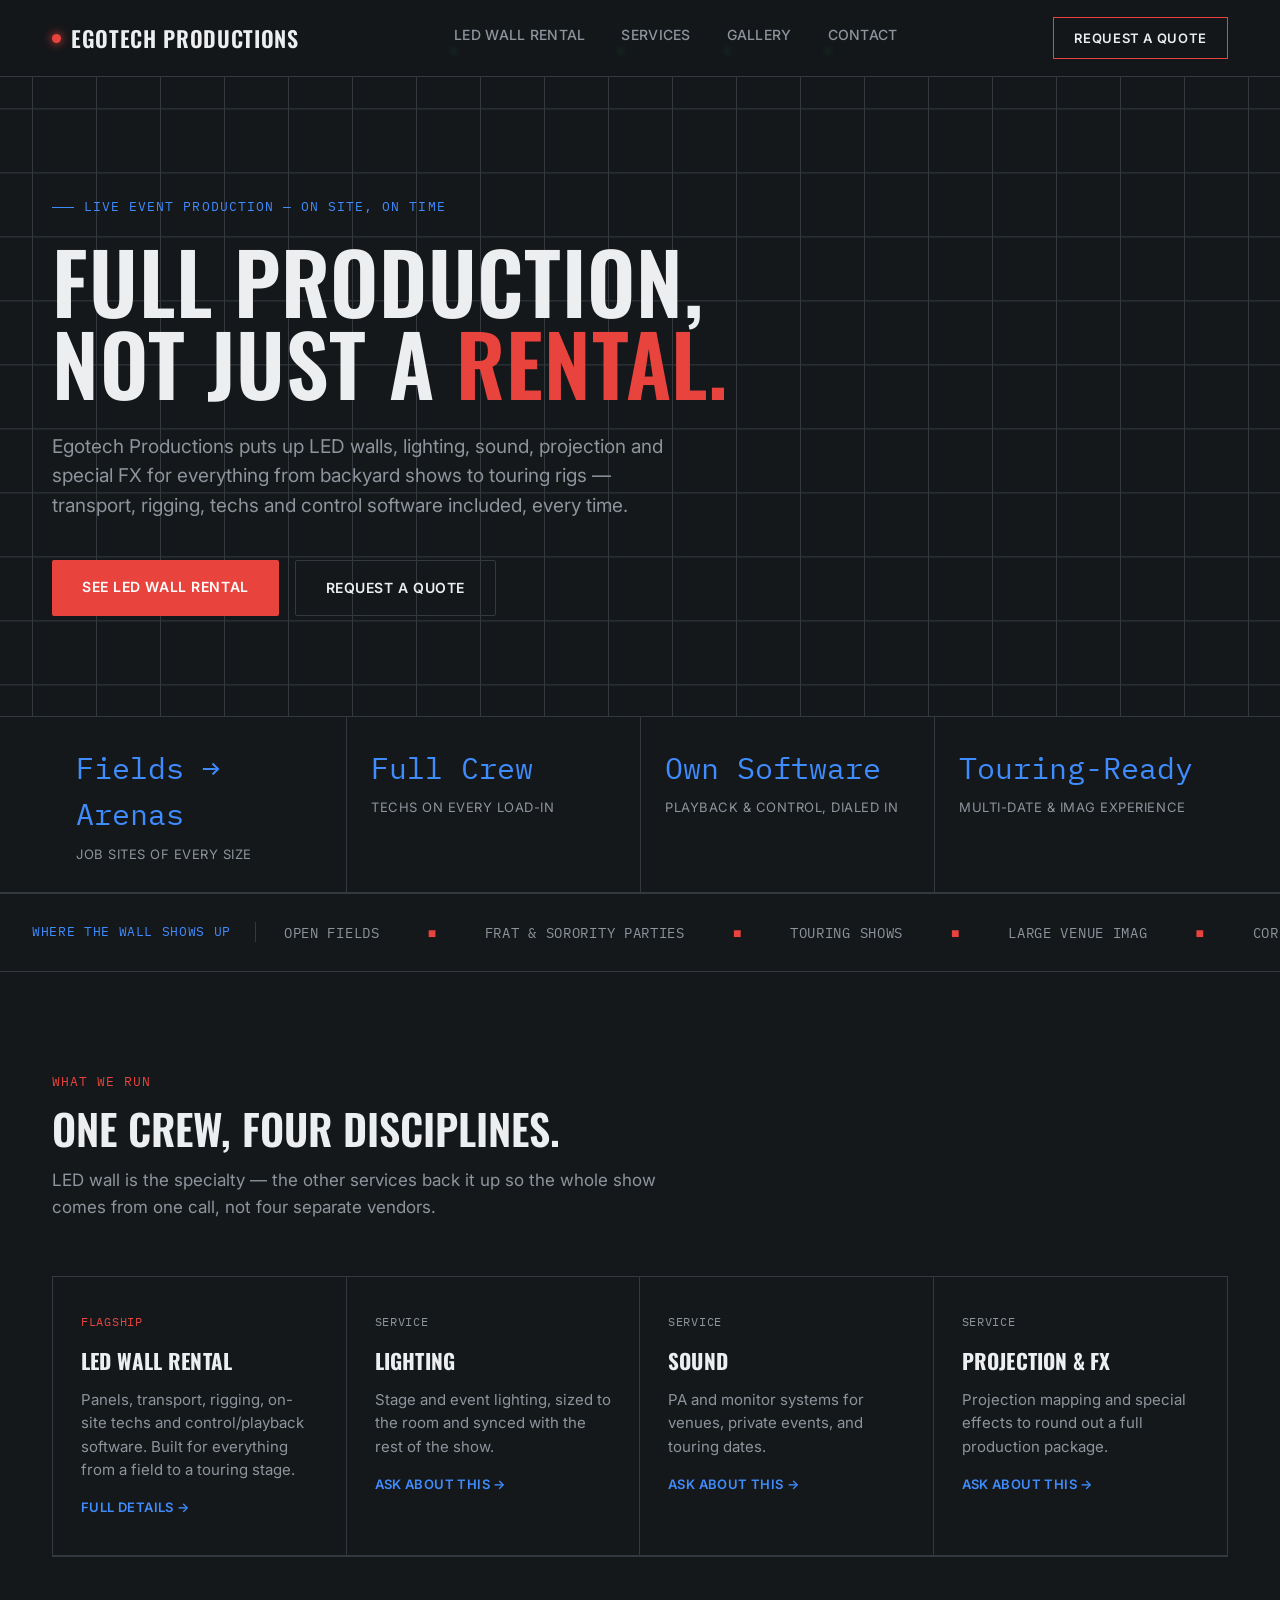
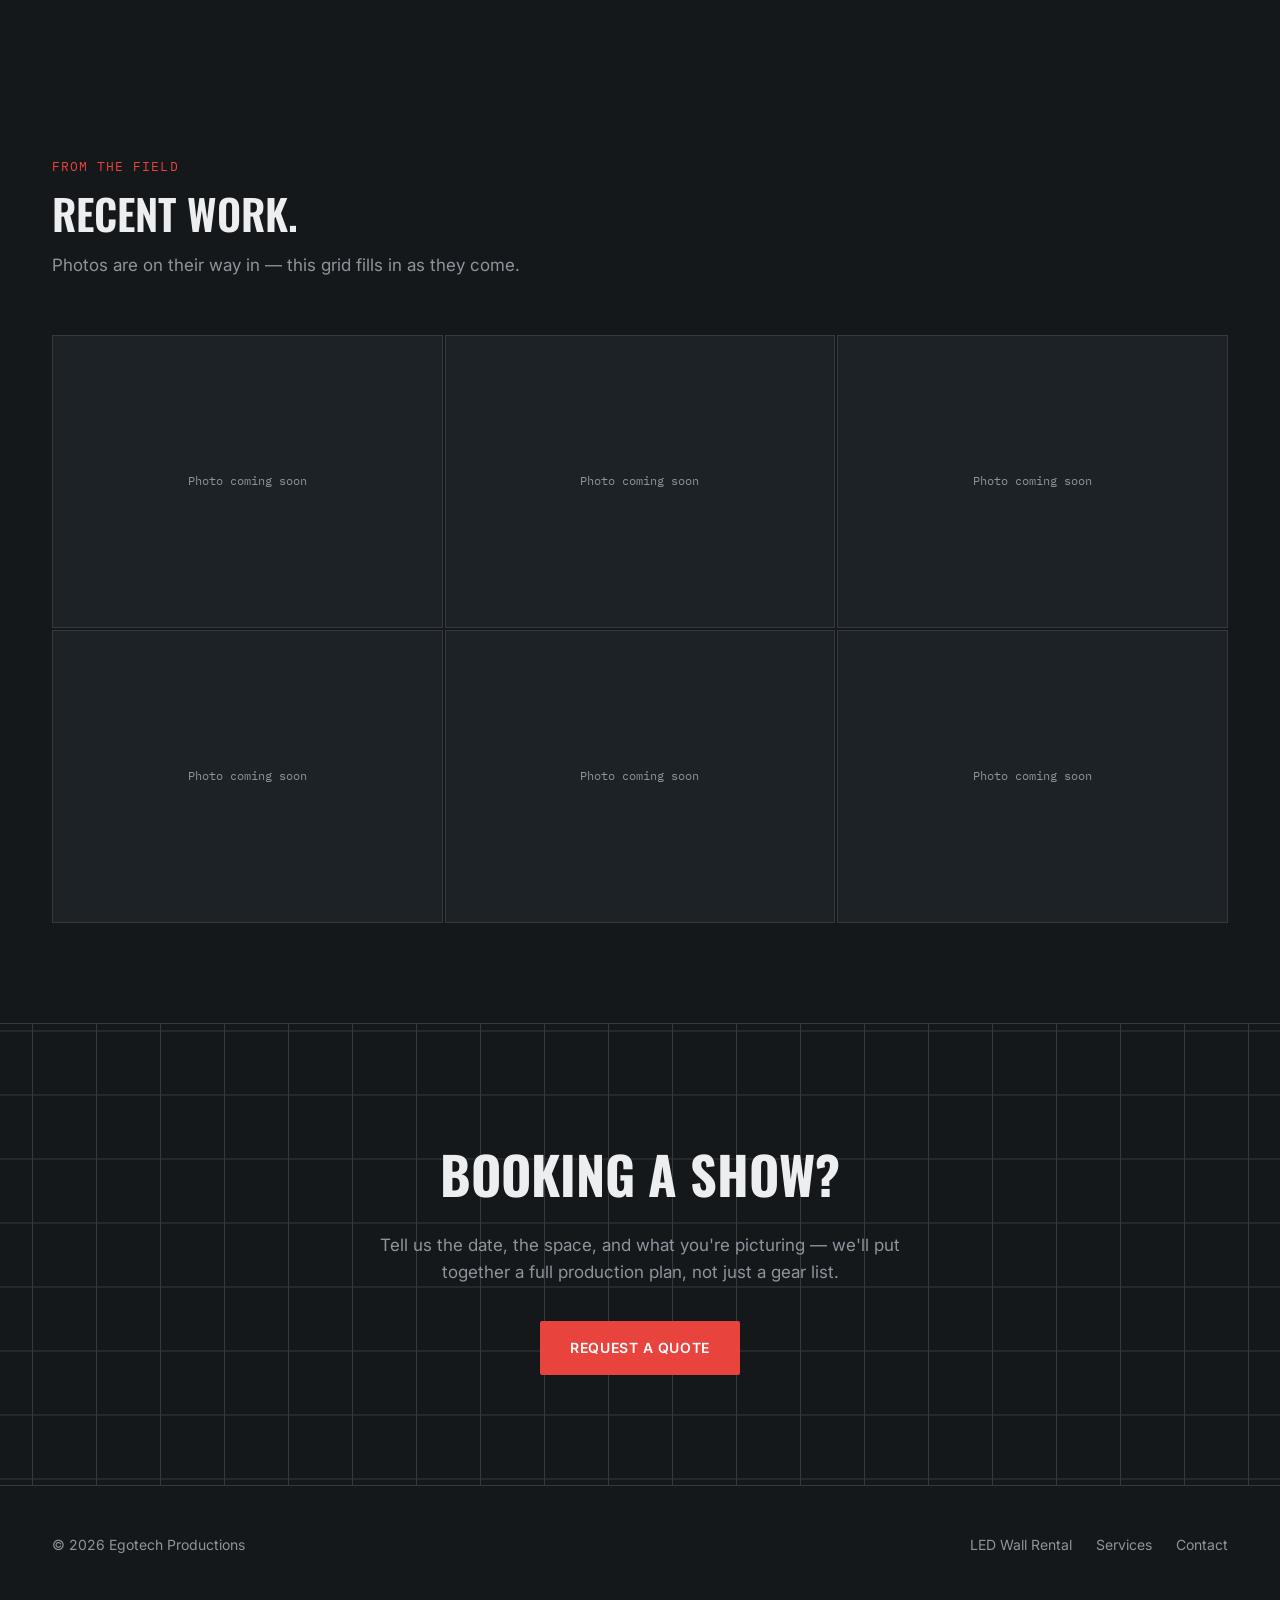
==== index.html @ 03fcb677 "Add permanent installations to the venue tape Appended to both repeated sets so the marquee loop sta" ====
<!DOCTYPE html>
<html lang="en">
<head>
<meta charset="UTF-8">
<meta name="viewport" content="width=device-width, initial-scale=1.0">
<title>Egotech Productions — LED Wall, Lighting, Sound & FX Rental</title>
<meta name="description" content="Full-service LED wall rental with transport, rigging, on-site techs and control software — plus lighting, sound, projection and special FX. From private events to touring shows.">
<link rel="preconnect" href="https://fonts.googleapis.com">
<link rel="preconnect" href="https://fonts.gstatic.com" crossorigin>
<link href="https://fonts.googleapis.com/css2?family=Oswald:wght@500;600;700&family=Inter:wght@400;500;600&family=IBM+Plex+Mono:wght@400;500&display=swap" rel="stylesheet">
<link rel="stylesheet" href="css/style.css">
</head>
<body>

<header>
  <div class="laser-sweep"></div>
  <nav class="wrap nav">
    <a href="index.html" class="brand"><span class="dot"></span>Egotech Productions</a>
    <div class="nav-links">
      <a href="led-wall-rental.html">LED Wall Rental</a>
      <a href="index.html#services">Services</a>
      <a href="index.html#gallery">Gallery</a>
      <a href="index.html#contact">Contact</a>
    </div>
    <a href="index.html#contact" class="nav-cta">Request a Quote</a>
  </nav>
</header>

<section class="hero panel-grid">
  <div class="wrap">
    <div class="hero-eyebrow">Live event production &mdash; on site, on time</div>
    <h1>Full production,<br>not just a <span class="accent">rental.</span></h1>
    <p class="lede">Egotech Productions puts up LED walls, lighting, sound, projection and special FX for everything from backyard shows to touring rigs &mdash; transport, rigging, techs and control software included, every time.</p>
    <div class="hero-actions">
      <a href="led-wall-rental.html" class="btn btn-primary">See LED Wall Rental</a>
      <a href="#contact" class="btn btn-ghost">Request a Quote</a>
    </div>
  </div>
</section>

<div class="stat-strip">
  <div class="wrap">
    <div class="stat">
      <div class="num mono">Fields &rarr; Arenas</div>
      <div class="label">Job sites of every size</div>
    </div>
    <div class="stat">
      <div class="num mono">Full Crew</div>
      <div class="label">Techs on every load-in</div>
    </div>
    <div class="stat">
      <div class="num mono">Own Software</div>
      <div class="label">Playback &amp; control, dialed in</div>
    </div>
    <div class="stat">
      <div class="num mono">Touring-Ready</div>
      <div class="label">Multi-date &amp; IMAG experience</div>
    </div>
  </div>
</div>

<div class="venue-tape">
  <div class="venue-tape-label">Where the wall shows up</div>
  <div class="venue-tape-scroll">
  <div class="track">
    <span>OPEN FIELDS</span><span class="sep">&#9632;</span>
    <span>FRAT &amp; SORORITY PARTIES</span><span class="sep">&#9632;</span>
    <span>TOURING SHOWS</span><span class="sep">&#9632;</span>
    <span>LARGE VENUE IMAG</span><span class="sep">&#9632;</span>
    <span>CORPORATE EVENTS</span><span class="sep">&#9632;</span>
    <span>CONCERTS</span><span class="sep">&#9632;</span>
    <span>HOUSES OF WORSHIP</span><span class="sep">&#9632;</span>
    <span>WEDDINGS</span><span class="sep">&#9632;</span>
    <span>STREET FESTIVALS</span><span class="sep">&#9632;</span>
    <span>TRADE SHOW BOOTHS</span><span class="sep">&#9632;</span>
    <span>BRAND ACTIVATIONS</span><span class="sep">&#9632;</span>
    <span>DJ / DANCE EVENTS</span><span class="sep">&#9632;</span>
    <span>CUSTOM STAGE FRAMING</span><span class="sep">&#9632;</span>
    <span>PERMANENT INSTALLATIONS</span><span class="sep">&#9632;</span>
    <span>OPEN FIELDS</span><span class="sep">&#9632;</span>
    <span>FRAT &amp; SORORITY PARTIES</span><span class="sep">&#9632;</span>
    <span>TOURING SHOWS</span><span class="sep">&#9632;</span>
    <span>LARGE VENUE IMAG</span><span class="sep">&#9632;</span>
    <span>CORPORATE EVENTS</span><span class="sep">&#9632;</span>
    <span>CONCERTS</span><span class="sep">&#9632;</span>
    <span>HOUSES OF WORSHIP</span><span class="sep">&#9632;</span>
    <span>WEDDINGS</span><span class="sep">&#9632;</span>
    <span>STREET FESTIVALS</span><span class="sep">&#9632;</span>
    <span>TRADE SHOW BOOTHS</span><span class="sep">&#9632;</span>
    <span>BRAND ACTIVATIONS</span><span class="sep">&#9632;</span>
    <span>DJ / DANCE EVENTS</span><span class="sep">&#9632;</span>
    <span>CUSTOM STAGE FRAMING</span><span class="sep">&#9632;</span>
    <span>PERMANENT INSTALLATIONS</span><span class="sep">&#9632;</span>
  </div>
  </div>
</div>

<section id="services">
  <div class="wrap">
    <div class="section-head">
      <div class="section-eyebrow">What we run</div>
      <h2>One crew, four disciplines.</h2>
      <p>LED wall is the specialty &mdash; the other services back it up so the whole show comes from one call, not four separate vendors.</p>
    </div>

    <div class="panels">
      <div class="panel flagship">
        <div class="tag">Flagship</div>
        <h3>LED Wall Rental</h3>
        <p>Panels, transport, rigging, on-site techs and control/playback software. Built for everything from a field to a touring stage.</p>
        <a href="led-wall-rental.html" class="more">Full details &rarr;</a>
      </div>
      <div class="panel">
        <div class="tag">Service</div>
        <h3>Lighting</h3>
        <p>Stage and event lighting, sized to the room and synced with the rest of the show.</p>
        <a href="#contact" class="more">Ask about this &rarr;</a>
      </div>
      <div class="panel">
        <div class="tag">Service</div>
        <h3>Sound</h3>
        <p>PA and monitor systems for venues, private events, and touring dates.</p>
        <a href="#contact" class="more">Ask about this &rarr;</a>
      </div>
      <div class="panel">
        <div class="tag">Service</div>
        <h3>Projection &amp; FX</h3>
        <p>Projection mapping and special effects to round out a full production package.</p>
        <a href="#contact" class="more">Ask about this &rarr;</a>
      </div>
    </div>
  </div>
</section>

<section id="gallery">
  <div class="wrap">
    <div class="section-head">
      <div class="section-eyebrow">From the field</div>
      <h2>Recent work.</h2>
      <p>Photos are on their way in &mdash; this grid fills in as they come.</p>
    </div>
    <div class="gallery-grid">
      <div class="ph">Photo coming soon</div>
      <div class="ph">Photo coming soon</div>
      <div class="ph">Photo coming soon</div>
      <div class="ph">Photo coming soon</div>
      <div class="ph">Photo coming soon</div>
      <div class="ph">Photo coming soon</div>
    </div>
  </div>
</section>

<section id="contact" class="cta-band panel-grid">
  <div class="wrap">
    <h2>Booking a show?</h2>
    <p>Tell us the date, the space, and what you're picturing &mdash; we'll put together a full production plan, not just a gear list.</p>
    <a href="mailto:info@egotechproductions.com" class="btn btn-primary">Request a Quote</a>
  </div>
</section>

<footer>
  <div class="wrap footer-row">
    <div>&copy; 2026 Egotech Productions</div>
    <div class="footer-links">
      <a href="led-wall-rental.html">LED Wall Rental</a>
      <a href="#services">Services</a>
      <a href="#contact">Contact</a>
    </div>
  </div>
</footer>

</body>
</html>
---- css/style.css ----
/* ============================================
   EGOTECH PRODUCTIONS — Design Tokens
   Grounded in the actual product: LED walls are
   built from individual physical panels bolted
   together into one image. The panel seam is the
   visual signature throughout this site.
   ============================================ */

:root {
  /* Color */
  --bg: #15181b;
  --bg-panel: #1d2226;
  --bg-panel-raised: #242a2f;
  --line: #33393f;
  --text: #eceeef;
  --text-mute: #8d949c;
  --signal: #e8433d;      /* tally-light red — rec/live indicator */
  --calib: #3f8cff;       /* calibration blue — LED wall test-pattern blue */
  --laser: #39ff6a;       /* laser green — nod to the laser rig / "Laser Bob" */
  --success: #3ecf8e;

  /* Type */
  --font-display: "Oswald", "Arial Narrow", sans-serif;
  --font-body: "Inter", -apple-system, BlinkMacSystemFont, sans-serif;
  --font-mono: "IBM Plex Mono", "Courier New", monospace;

  /* Layout */
  --panel-unit: 64px; /* base module size, echoes physical LED panel proportions */
  --radius: 2px;       /* road cases and panels have near-zero radius */
  --max-w: 1240px;
}

* { box-sizing: border-box; margin: 0; padding: 0; }

html { scroll-behavior: smooth; }

body {
  background: var(--bg);
  color: var(--text);
  font-family: var(--font-body);
  line-height: 1.55;
  -webkit-font-smoothing: antialiased;
}

img { max-width: 100%; display: block; }
a { color: inherit; text-decoration: none; }

.wrap {
  max-width: var(--max-w);
  margin: 0 auto;
  padding: 0 32px;
}

@media (max-width: 640px) {
  .wrap { padding: 0 20px; }
}

/* Respect reduced motion */
@media (prefers-reduced-motion: reduce) {
  *, *::before, *::after {
    animation-duration: 0.01ms !important;
    animation-iteration-count: 1 !important;
    transition-duration: 0.01ms !important;
    scroll-behavior: auto !important;
  }
}

/* ---------- Panel-seam grid signature ----------
   A literal representation of an LED wall's modular
   construction: thin seams between square panels.
   Used as a background texture and as a structural
   device (numbered "panels" instead of numbered steps). */

.panel-grid {
  background-image:
    linear-gradient(var(--line) 1px, transparent 1px),
    linear-gradient(90deg, var(--line) 1px, transparent 1px);
  background-size: var(--panel-unit) var(--panel-unit);
  background-position: center;
}

/* ---------- Header ---------- */

header {
  position: sticky;
  top: 0;
  z-index: 50;
  background: rgba(21, 24, 27, 0.92);
  backdrop-filter: blur(8px);
  border-bottom: 1px solid var(--line);
  overflow: hidden;   /* contains the laser sweep as it exits right */
}

.nav {
  display: flex;
  align-items: center;
  justify-content: space-between;
  height: 76px;
}

.brand {
  font-family: var(--font-display);
  font-weight: 600;
  font-size: 22px;
  letter-spacing: 0.03em;
  text-transform: uppercase;
  display: flex;
  align-items: center;
  gap: 10px;
}

.brand .dot {
  width: 9px;
  height: 9px;
  background: var(--signal);
  border-radius: 50%;
  display: inline-block;
  box-shadow: 0 0 8px 1px rgba(232, 67, 61, 0.7);
}

.nav-links {
  display: flex;
  gap: 36px;
  font-size: 14px;
  letter-spacing: 0.02em;
  text-transform: uppercase;
  font-weight: 500;
}

.nav-links a {
  position: relative;
  color: var(--text-mute);
  padding-bottom: 6px;
  transition: color 0.15s ease;
}
.nav-links a::after {
  content: "";
  position: absolute;
  left: 0;
  bottom: 0;
  width: 0;
  height: 1.5px;
  background: var(--laser);
  box-shadow: 0 0 6px 0.5px rgba(57, 255, 106, 0.85);
  transition: width 0.22s ease-out;
}
.nav-links a:hover, .nav-links a:focus-visible { color: var(--text); }
.nav-links a:hover::after, .nav-links a:focus-visible::after { width: 100%; }

/* ---------- Laser sweep — a single pass across the header on load ---------- */

.laser-sweep {
  position: absolute;
  top: 0;
  left: -15%;
  width: 12%;
  height: 1px;
  pointer-events: none;
  background: linear-gradient(90deg, transparent, var(--laser) 45%, var(--laser) 55%, transparent);
  box-shadow: 0 0 8px 1px rgba(57, 255, 106, 0.9);
  opacity: 0;
  animation: laser-sweep-run 2.4s ease-in-out 0.4s 1 both;
}

@keyframes laser-sweep-run {
  0%   { left: -15%; opacity: 0; }
  6%   { opacity: 1; }
  55%  { opacity: 0.9; }
  90%  { opacity: 0; }
  100% { left: 105%; opacity: 0; }
}

.nav-cta {
  border: 1px solid var(--signal);
  color: var(--text);
  padding: 10px 20px;
  font-size: 13px;
  text-transform: uppercase;
  letter-spacing: 0.05em;
  font-weight: 600;
  transition: background 0.15s ease;
}
.nav-cta:hover, .nav-cta:focus-visible { background: var(--signal); }

.nav-toggle { display: none; }

@media (max-width: 800px) {
  .nav-links { display: none; }
  .nav-toggle {
    display: block;
    background: none;
    border: 1px solid var(--line);
    color: var(--text);
    padding: 8px 12px;
    font-family: var(--font-mono);
  }
}

/* ---------- Hero ---------- */

.hero {
  position: relative;
  padding: 120px 0 100px;
  overflow: hidden;
}

.hero-eyebrow {
  font-family: var(--font-mono);
  font-size: 13px;
  color: var(--calib);
  letter-spacing: 0.08em;
  text-transform: uppercase;
  margin-bottom: 22px;
  display: flex;
  align-items: center;
  gap: 10px;
}

.hero-eyebrow::before {
  content: "";
  width: 22px;
  height: 1px;
  background: var(--calib);
}

.hero h1 {
  font-family: var(--font-display);
  font-weight: 600;
  text-transform: uppercase;
  font-size: clamp(42px, 7vw, 84px);
  line-height: 0.98;
  letter-spacing: 0.01em;
  max-width: 15ch;
}

.hero h1 .accent { color: var(--signal); }

.hero p.lede {
  margin-top: 28px;
  font-size: 19px;
  color: var(--text-mute);
  max-width: 52ch;
}

.hero-actions {
  margin-top: 40px;
  display: flex;
  gap: 16px;
  flex-wrap: wrap;
}

.btn {
  display: inline-block;
  padding: 16px 30px;
  font-size: 14px;
  font-weight: 600;
  letter-spacing: 0.04em;
  text-transform: uppercase;
  border-radius: var(--radius);
  transition: transform 0.12s ease, background 0.15s ease, border-color 0.15s ease;
}

.btn-primary {
  background: var(--signal);
  color: #fff;
}
.btn-primary:hover, .btn-primary:focus-visible { background: #ff5a53; transform: translateY(-1px); }

.btn-ghost {
  border: 1px solid var(--line);
  color: var(--text);
}
.btn-ghost:hover, .btn-ghost:focus-visible { border-color: var(--text-mute); }

/* ---------- Stat strip ---------- */

.stat-strip {
  border-top: 1px solid var(--line);
  border-bottom: 1px solid var(--line);
}

.stat-strip .wrap {
  display: grid;
  grid-template-columns: repeat(4, 1fr);
}

.stat {
  padding: 28px 24px;
  border-left: 1px solid var(--line);
}
.stat:first-child { border-left: none; }

.stat .num {
  font-family: var(--font-mono);
  font-size: 30px;
  color: var(--calib);
}
.stat .label {
  margin-top: 6px;
  font-size: 13px;
  color: var(--text-mute);
  text-transform: uppercase;
  letter-spacing: 0.04em;
}

@media (max-width: 700px) {
  .stat-strip .wrap { grid-template-columns: repeat(2, 1fr); }
  .stat:nth-child(3) { border-left: none; }
}

/* ---------- Section scaffolding ---------- */

section { padding: 100px 0; }

.section-head {
  max-width: 62ch;
  margin-bottom: 56px;
}

.section-eyebrow {
  font-family: var(--font-mono);
  font-size: 13px;
  color: var(--signal);
  text-transform: uppercase;
  letter-spacing: 0.08em;
  margin-bottom: 14px;
}

.section-head h2 {
  font-family: var(--font-display);
  text-transform: uppercase;
  font-weight: 600;
  font-size: clamp(28px, 4vw, 42px);
  line-height: 1.08;
}

.section-head p {
  margin-top: 16px;
  color: var(--text-mute);
  font-size: 17px;
}

/* ---------- Service panels (the panel-seam signature applied to a grid of cards) ---------- */

.panels {
  display: grid;
  grid-template-columns: repeat(4, 1fr);
  border: 1px solid var(--line);
}

.panel {
  border-right: 1px solid var(--line);
  border-bottom: 1px solid var(--line);
  padding: 36px 28px;
  position: relative;
  transition: background 0.2s ease;
}
.panel:nth-child(4n) { border-right: none; }

.panel:hover, .panel:focus-within {
  background: var(--bg-panel);
}

.panel .tag {
  font-family: var(--font-mono);
  font-size: 12px;
  color: var(--text-mute);
  text-transform: uppercase;
  letter-spacing: 0.06em;
}

.panel.flagship .tag { color: var(--signal); }

.panel h3 {
  font-family: var(--font-display);
  text-transform: uppercase;
  font-size: 21px;
  margin-top: 14px;
  letter-spacing: 0.01em;
}

.panel p {
  margin-top: 10px;
  color: var(--text-mute);
  font-size: 15px;
}

.panel a.more {
  display: inline-block;
  margin-top: 16px;
  font-size: 13px;
  font-weight: 600;
  color: var(--calib);
  text-transform: uppercase;
  letter-spacing: 0.03em;
}

@media (max-width: 900px) {
  .panels { grid-template-columns: repeat(2, 1fr); }
  .panel:nth-child(4n) { border-right: 1px solid var(--line); }
  .panel:nth-child(2n) { border-right: none; }
}
@media (max-width: 560px) {
  .panels { grid-template-columns: 1fr; }
  .panel { border-right: none !important; }
}

/* ---------- Included-in-every-wall-rental list ---------- */

.included {
  border: 1px solid var(--line);
  background: var(--bg-panel);
}

.included-row {
  display: grid;
  grid-template-columns: 220px 1fr;
  border-bottom: 1px solid var(--line);
  padding: 22px 28px;
  gap: 16px;
}
.included-row:last-child { border-bottom: none; }

.included-row .k {
  font-family: var(--font-mono);
  font-size: 13px;
  color: var(--calib);
  text-transform: uppercase;
  letter-spacing: 0.05em;
  padding-top: 2px;
}

.included-row .v { color: var(--text); font-size: 16px; }
.included-row .v span { color: var(--text-mute); }

@media (max-width: 640px) {
  .included-row { grid-template-columns: 1fr; gap: 6px; padding: 20px; }
}

/* ---------- Venue tape (marquee of places worked) ---------- */

.venue-tape {
  border-top: 1px solid var(--line);
  border-bottom: 1px solid var(--line);
  padding: 26px 0;
  overflow: hidden;
  display: flex;
  align-items: center;
  gap: 28px;
}

.venue-tape-label {
  flex-shrink: 0;
  padding-left: 32px;
  padding-right: 24px;
  border-right: 1px solid var(--line);
  font-family: var(--font-mono);
  font-size: 13px;
  color: var(--calib);
  text-transform: uppercase;
  letter-spacing: 0.05em;
  white-space: nowrap;
}

.venue-tape-scroll {
  overflow: hidden;
  white-space: nowrap;
  flex: 1;
}

.venue-tape .track {
  display: inline-flex;
  gap: 48px;
  animation: scroll-left 32s linear infinite;
  font-family: var(--font-mono);
  font-size: 14px;
  color: var(--text-mute);
  text-transform: uppercase;
  letter-spacing: 0.05em;
}

.venue-tape .track span.sep { color: var(--signal); }

@keyframes scroll-left {
  from { transform: translateX(0); }
  to { transform: translateX(-50%); }
}

@media (max-width: 640px) {
  .venue-tape-label { padding-left: 20px; padding-right: 16px; font-size: 11px; }
}

/* ---------- Gallery ---------- */

.gallery-grid {
  display: grid;
  grid-template-columns: repeat(3, 1fr);
  gap: 2px;
}

.gallery-grid .ph {
  aspect-ratio: 4 / 3;
  background: var(--bg-panel);
  border: 1px solid var(--line);
  display: flex;
  align-items: center;
  justify-content: center;
  font-family: var(--font-mono);
  font-size: 12px;
  color: var(--text-mute);
  text-align: center;
  padding: 10px;
}

@media (max-width: 700px) {
  .gallery-grid { grid-template-columns: repeat(2, 1fr); }
}

/* ---------- CTA band ---------- */

.cta-band {
  border-top: 1px solid var(--line);
  text-align: center;
  padding: 110px 0;
}

.cta-band h2 {
  font-family: var(--font-display);
  text-transform: uppercase;
  font-size: clamp(30px, 5vw, 52px);
}

.cta-band p {
  margin: 18px auto 36px;
  color: var(--text-mute);
  max-width: 50ch;
  font-size: 17px;
}

/* ---------- Footer ---------- */

footer {
  border-top: 1px solid var(--line);
  padding: 48px 0;
}

.footer-row {
  display: flex;
  justify-content: space-between;
  align-items: center;
  flex-wrap: wrap;
  gap: 20px;
  font-size: 14px;
  color: var(--text-mute);
}

.footer-links { display: flex; gap: 24px; }

/* ---------- Breadcrumb / page header for inner pages ---------- */

.page-head {
  padding: 64px 0 48px;
  border-bottom: 1px solid var(--line);
}

.breadcrumb {
  font-family: var(--font-mono);
  font-size: 13px;
  color: var(--text-mute);
  margin-bottom: 18px;
}
.breadcrumb .current { color: var(--signal); }

.page-head h1 {
  font-family: var(--font-display);
  text-transform: uppercase;
  font-size: clamp(34px, 6vw, 58px);
  line-height: 1.02;
}

/* ---------- Utility ---------- */

.mono { font-family: var(--font-mono); }
.mt-lg { margin-top: 64px; }
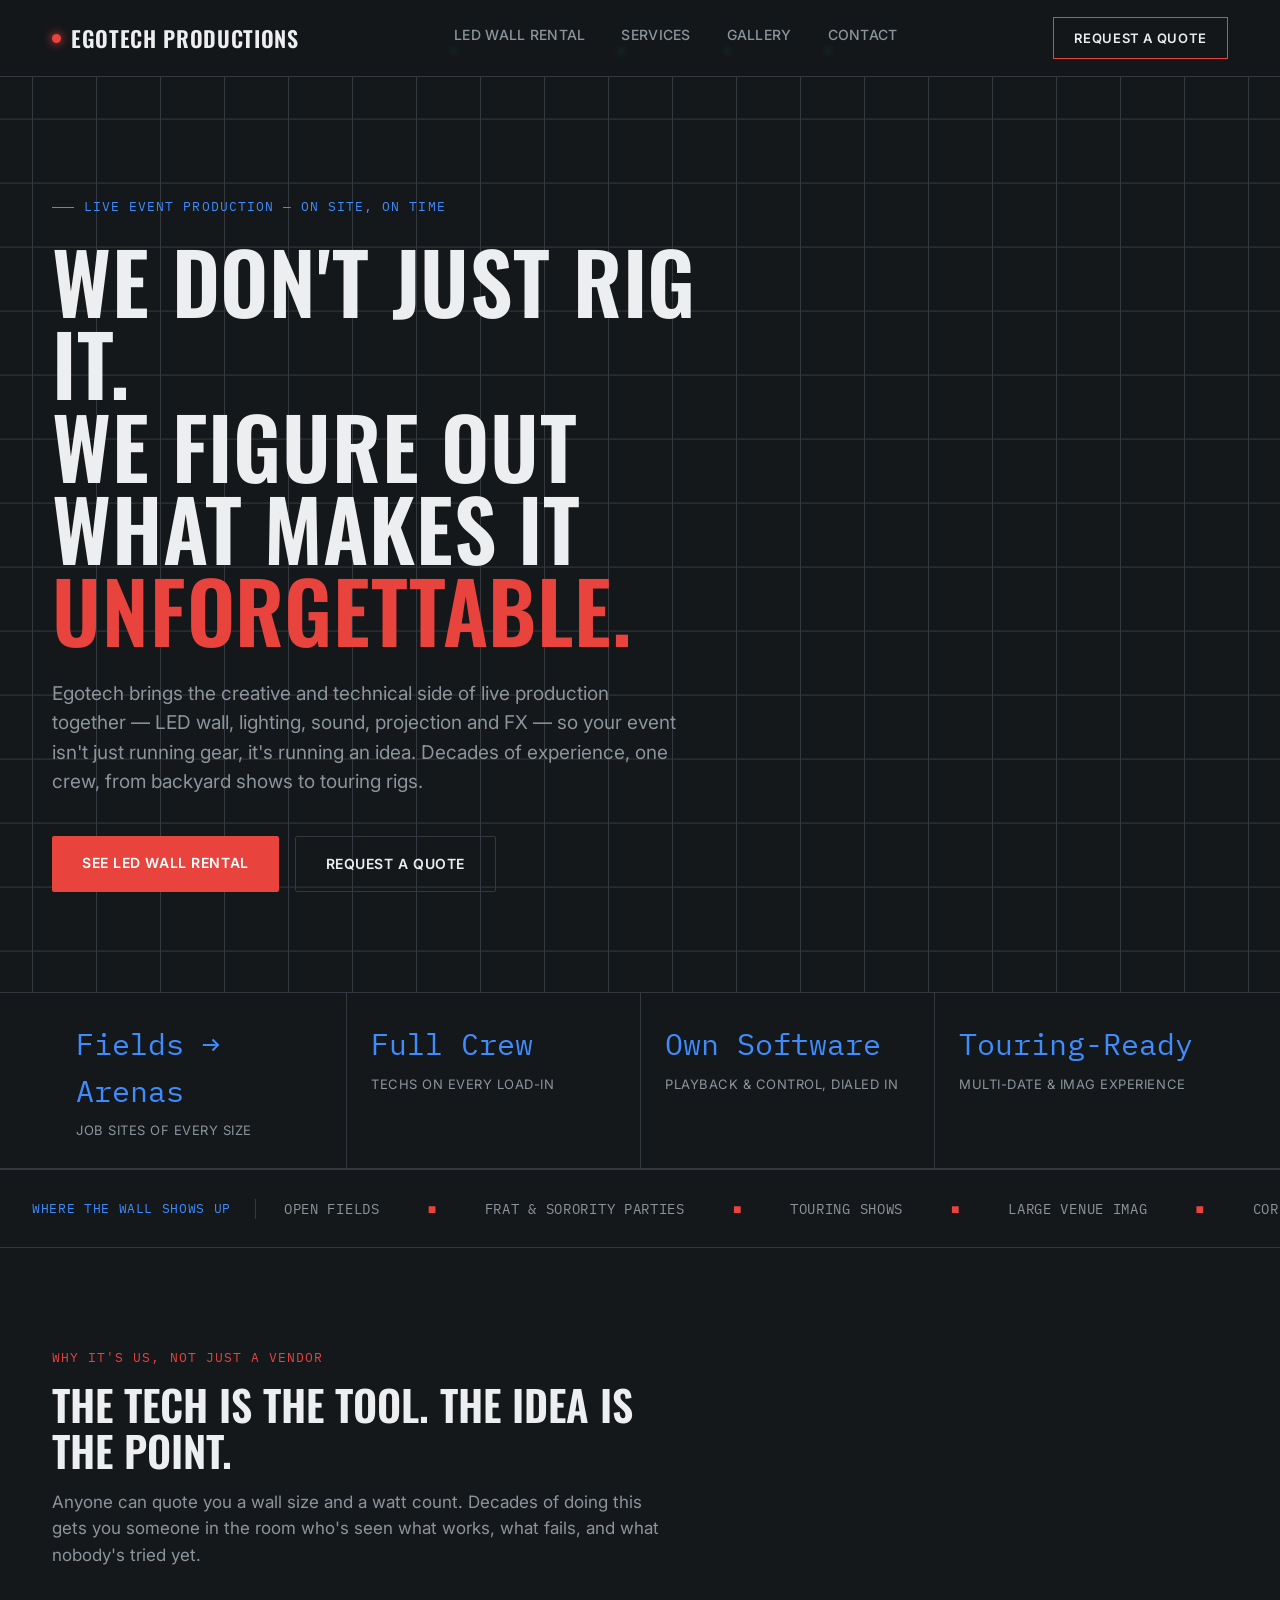
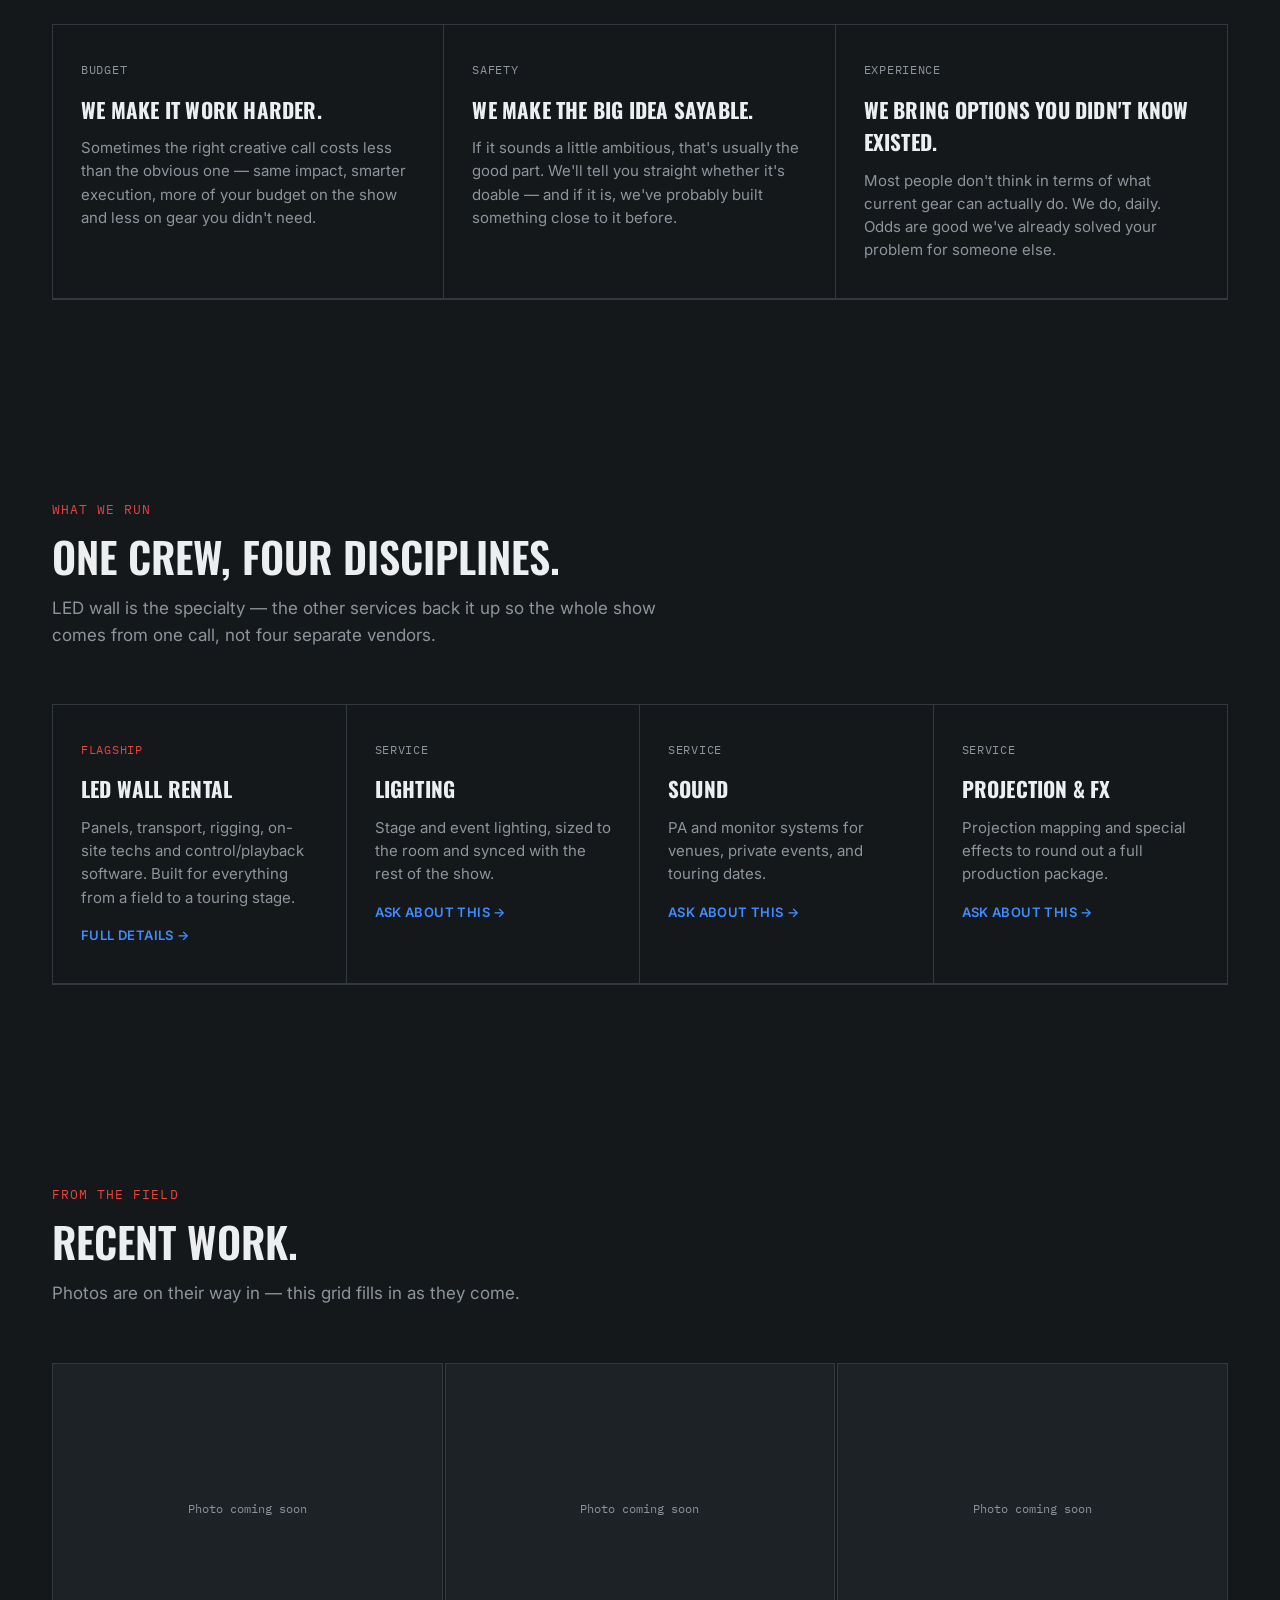
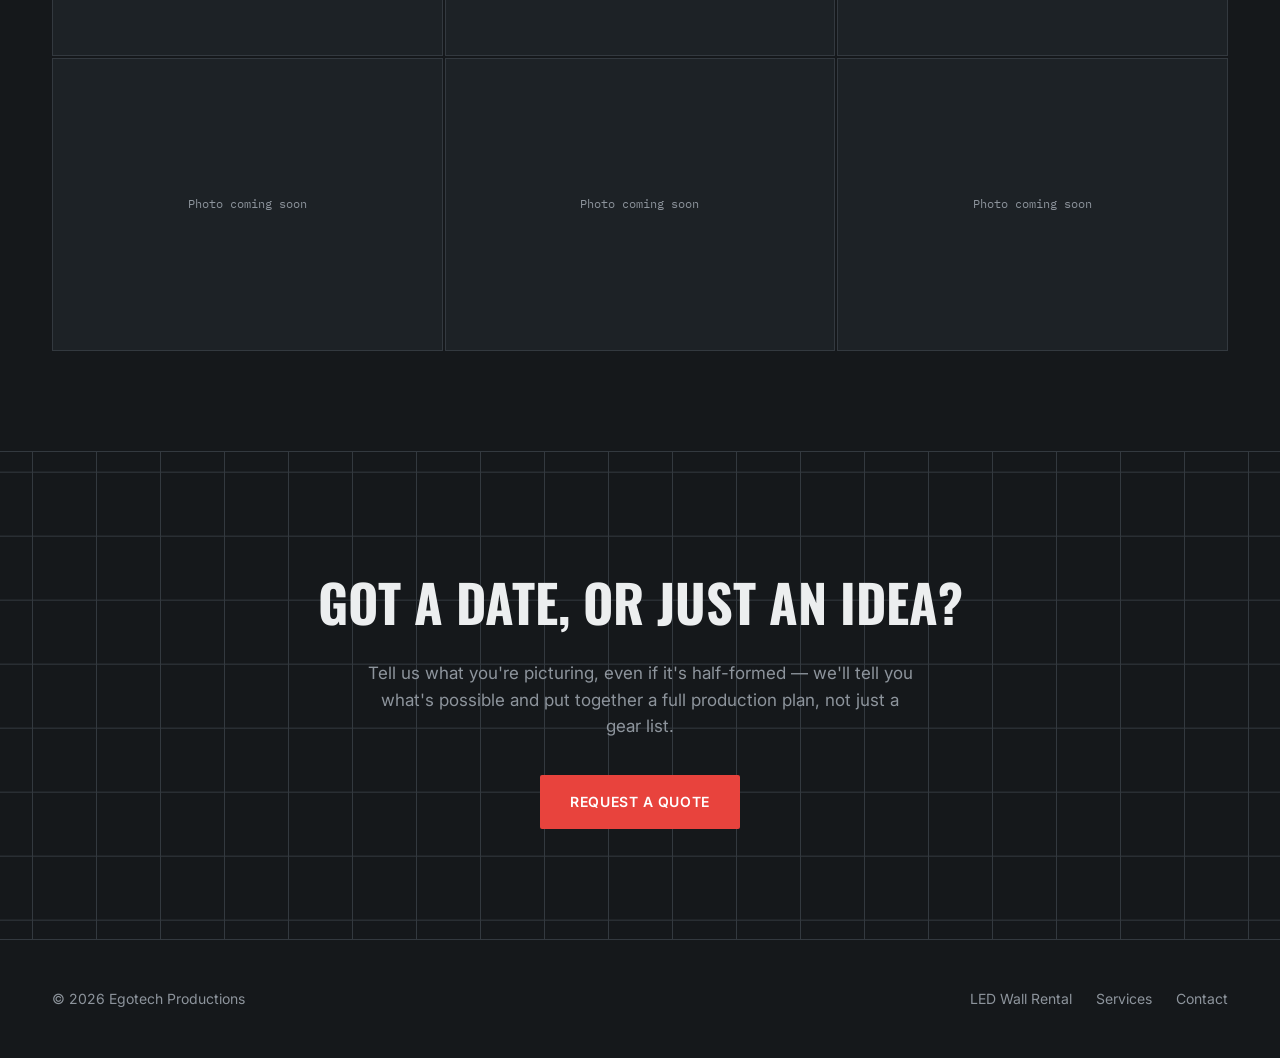
==== commit fae3ccd0: "Rework hero and CTA copy, add a why-us section Reframes the hero and closing CTA around the idea rat" ====
--- a/index.html
+++ b/index.html
@@ -29,8 +29,8 @@
 <section class="hero panel-grid">
   <div class="wrap">
     <div class="hero-eyebrow">Live event production &mdash; on site, on time</div>
-    <h1>Full production,<br>not just a <span class="accent">rental.</span></h1>
-    <p class="lede">Egotech Productions puts up LED walls, lighting, sound, projection and special FX for everything from backyard shows to touring rigs &mdash; transport, rigging, techs and control software included, every time.</p>
+    <h1>We don't just rig it.<br>We figure out what makes it <span class="accent">unforgettable.</span></h1>
+    <p class="lede">Egotech brings the creative and technical side of live production together — LED wall, lighting, sound, projection and FX — so your event isn't just running gear, it's running an idea. Decades of experience, one crew, from backyard shows to touring rigs.</p>
     <div class="hero-actions">
       <a href="led-wall-rental.html" class="btn btn-primary">See LED Wall Rental</a>
       <a href="#contact" class="btn btn-ghost">Request a Quote</a>
@@ -60,6 +60,7 @@
 </div>
 
 <div class="venue-tape">
+  <div class="laser-sweep laser-sweep-tape"></div>
   <div class="venue-tape-label">Where the wall shows up</div>
   <div class="venue-tape-scroll">
   <div class="track">
@@ -95,6 +96,33 @@
   </div>
 </div>
 
+<section id="why">
+  <div class="wrap">
+    <div class="section-head">
+      <div class="section-eyebrow">Why it's us, not just a vendor</div>
+      <h2>The tech is the tool. The idea is the point.</h2>
+      <p>Anyone can quote you a wall size and a watt count. Decades of doing this gets you someone in the room who's seen what works, what fails, and what nobody's tried yet.</p>
+    </div>
+    <div class="panels">
+      <div class="panel">
+        <div class="tag">Budget</div>
+        <h3>We make it work harder.</h3>
+        <p>Sometimes the right creative call costs less than the obvious one — same impact, smarter execution, more of your budget on the show and less on gear you didn't need.</p>
+      </div>
+      <div class="panel">
+        <div class="tag">Safety</div>
+        <h3>We make the big idea sayable.</h3>
+        <p>If it sounds a little ambitious, that's usually the good part. We'll tell you straight whether it's doable — and if it is, we've probably built something close to it before.</p>
+      </div>
+      <div class="panel">
+        <div class="tag">Experience</div>
+        <h3>We bring options you didn't know existed.</h3>
+        <p>Most people don't think in terms of what current gear can actually do. We do, daily. Odds are good we've already solved your problem for someone else.</p>
+      </div>
+    </div>
+  </div>
+</section>
+
 <section id="services">
   <div class="wrap">
     <div class="section-head">
@@ -152,8 +180,8 @@
 
 <section id="contact" class="cta-band panel-grid">
   <div class="wrap">
-    <h2>Booking a show?</h2>
-    <p>Tell us the date, the space, and what you're picturing &mdash; we'll put together a full production plan, not just a gear list.</p>
+    <h2>Got a date, or just an idea?</h2>
+    <p>Tell us what you're picturing, even if it's half-formed — we'll tell you what's possible and put together a full production plan, not just a gear list.</p>
     <a href="mailto:info@egotechproductions.com" class="btn btn-primary">Request a Quote</a>
   </div>
 </section>
--- a/css/style.css
+++ b/css/style.css
@@ -170,6 +170,9 @@
   100% { left: 105%; opacity: 0; }
 }
 
+/* Second pass along the venue tape's top edge, trailing the header sweep. */
+.laser-sweep-tape { animation-delay: 0.8s; }
+
 .nav-cta {
   border: 1px solid var(--signal);
   color: var(--text);
@@ -395,14 +398,24 @@
   letter-spacing: 0.03em;
 }
 
+/* The why section runs three panels, not four, so it gets its own column count. */
+#why .panels { grid-template-columns: repeat(3, 1fr); }
+#why .panel:nth-child(3n) { border-right: none; }
+
 @media (max-width: 900px) {
   .panels { grid-template-columns: repeat(2, 1fr); }
   .panel:nth-child(4n) { border-right: 1px solid var(--line); }
   .panel:nth-child(2n) { border-right: none; }
+
+  #why .panels { grid-template-columns: repeat(2, 1fr); }
+  #why .panel:nth-child(2n) { border-right: none; }
+  #why .panel:nth-child(3) { grid-column: 1 / -1; }   /* fills the odd row */
 }
 @media (max-width: 560px) {
   .panels { grid-template-columns: 1fr; }
   .panel { border-right: none !important; }
+
+  #why .panels { grid-template-columns: 1fr; }
 }
 
 /* ---------- Included-in-every-wall-rental list ---------- */
@@ -440,6 +453,7 @@
 /* ---------- Venue tape (marquee of places worked) ---------- */
 
 .venue-tape {
+  position: relative;   /* containing block for the laser sweep */
   border-top: 1px solid var(--line);
   border-bottom: 1px solid var(--line);
   padding: 26px 0;
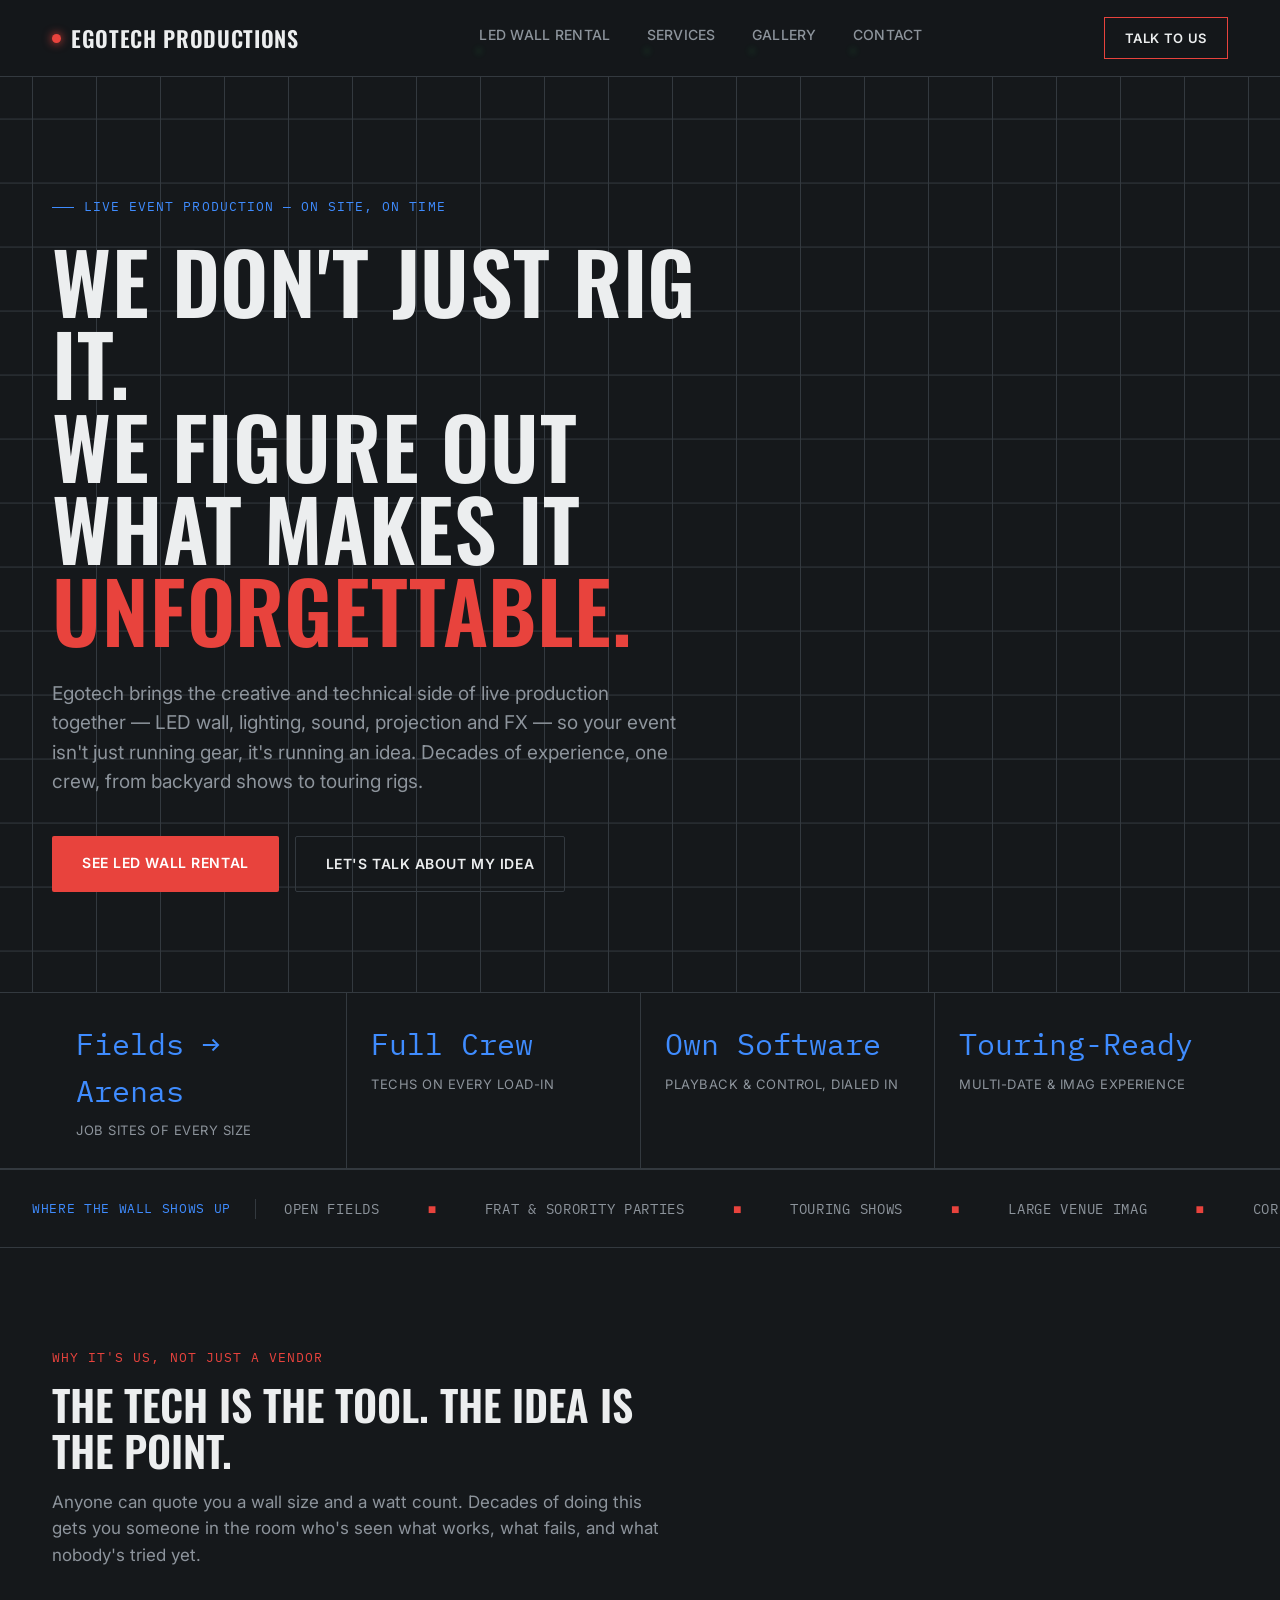
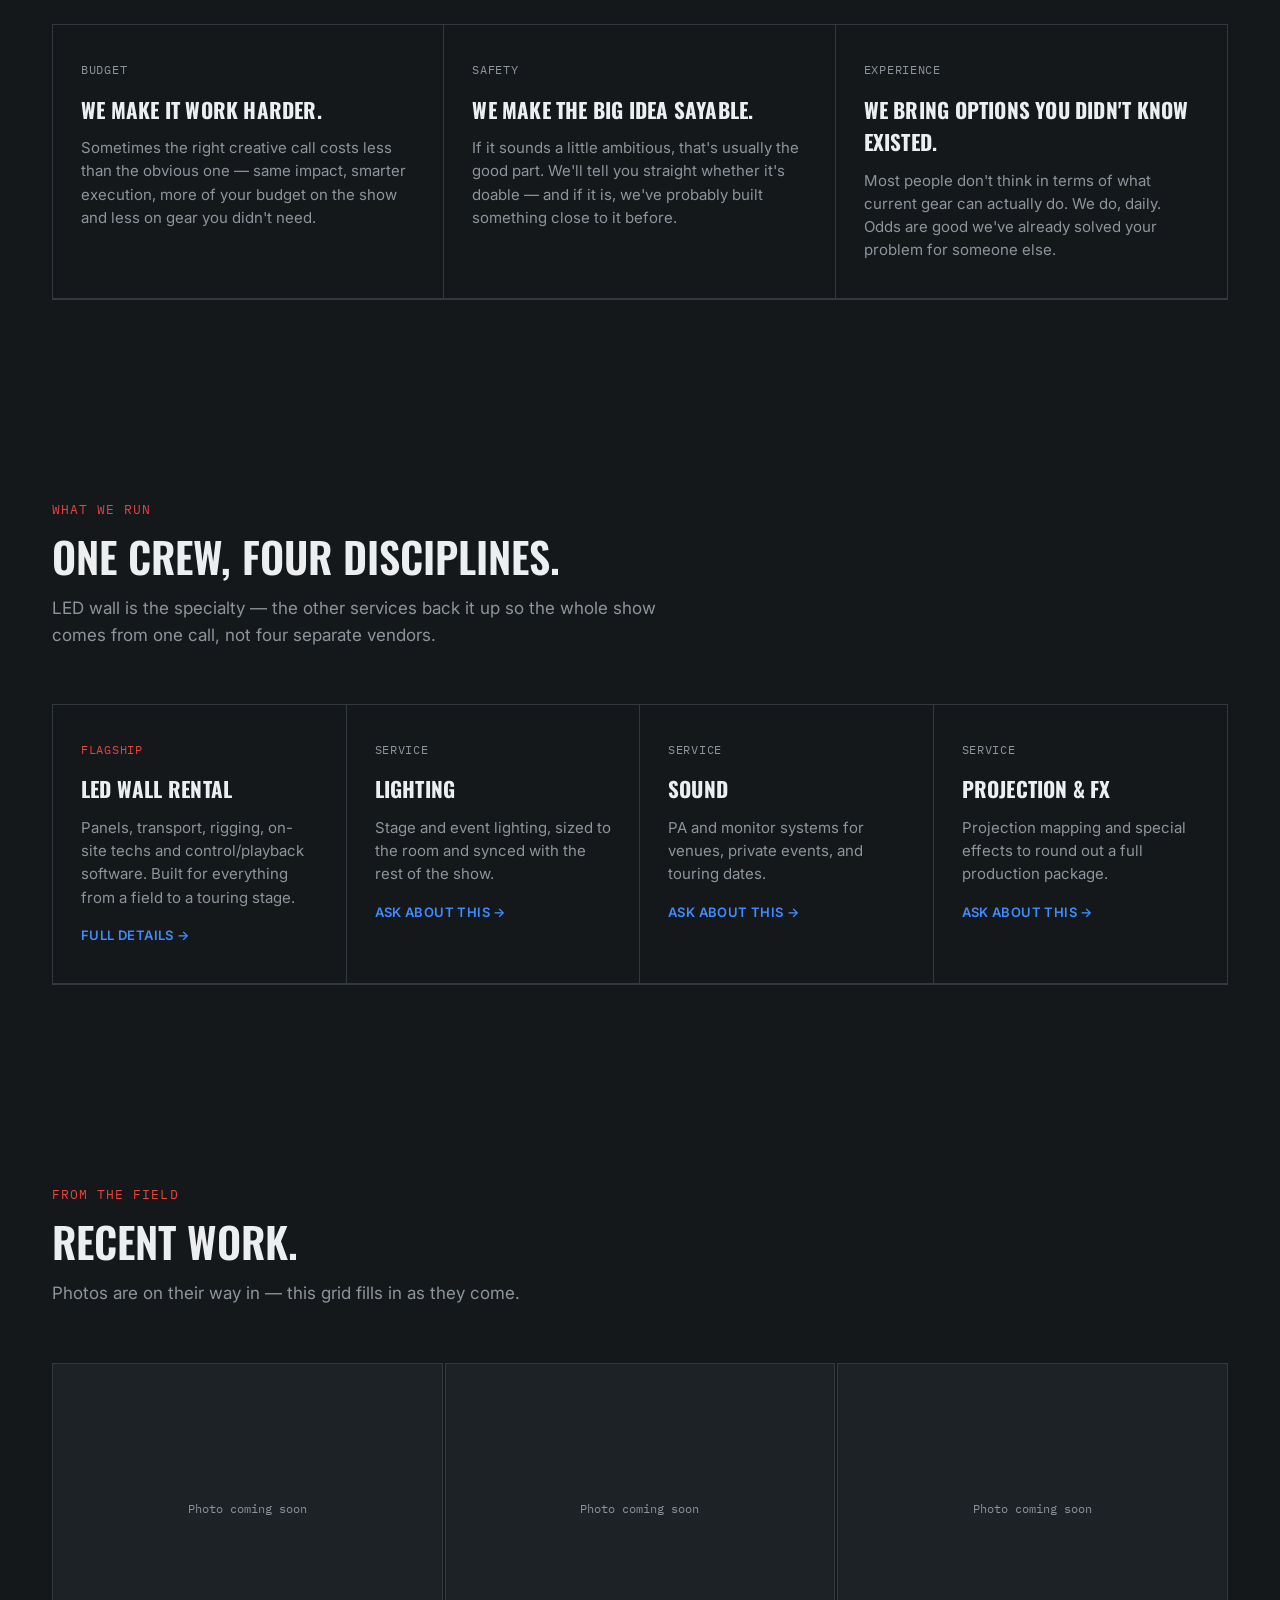
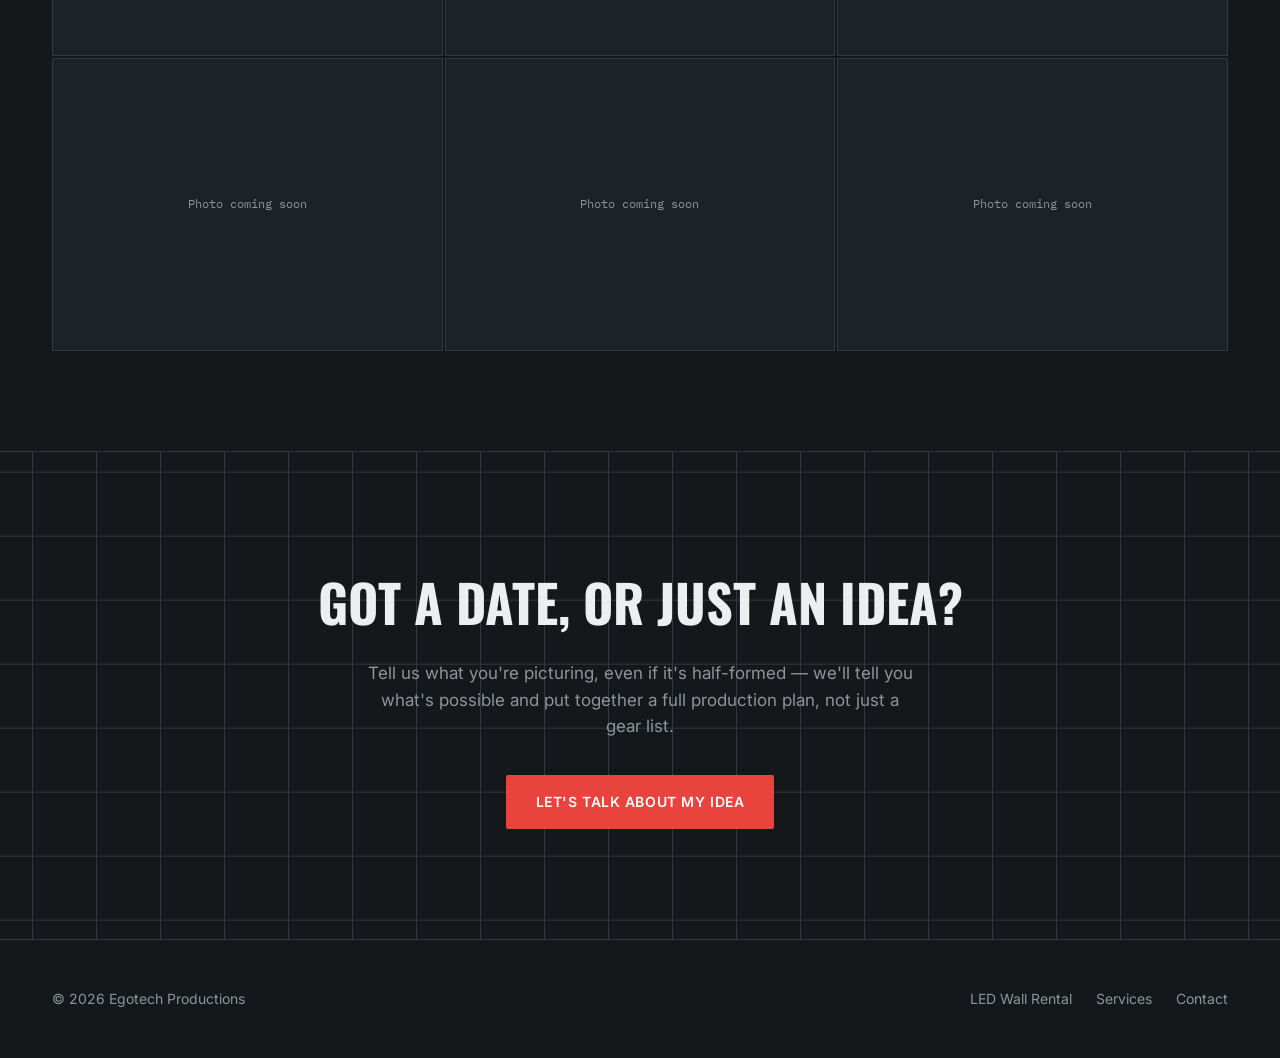
==== commit 927049b4: "Reword the quote buttons around the conversation Nav reads Talk to Us; the hero and closing calls to" ====
--- a/index.html
+++ b/index.html
@@ -22,7 +22,7 @@
       <a href="index.html#gallery">Gallery</a>
       <a href="index.html#contact">Contact</a>
     </div>
-    <a href="index.html#contact" class="nav-cta">Request a Quote</a>
+    <a href="index.html#contact" class="nav-cta">Talk to Us</a>
   </nav>
 </header>
 
@@ -33,7 +33,7 @@
     <p class="lede">Egotech brings the creative and technical side of live production together — LED wall, lighting, sound, projection and FX — so your event isn't just running gear, it's running an idea. Decades of experience, one crew, from backyard shows to touring rigs.</p>
     <div class="hero-actions">
       <a href="led-wall-rental.html" class="btn btn-primary">See LED Wall Rental</a>
-      <a href="#contact" class="btn btn-ghost">Request a Quote</a>
+      <a href="#contact" class="btn btn-ghost">Let's Talk About My Idea</a>
     </div>
   </div>
 </section>
@@ -182,7 +182,7 @@
   <div class="wrap">
     <h2>Got a date, or just an idea?</h2>
     <p>Tell us what you're picturing, even if it's half-formed — we'll tell you what's possible and put together a full production plan, not just a gear list.</p>
-    <a href="mailto:info@egotechproductions.com" class="btn btn-primary">Request a Quote</a>
+    <a href="mailto:info@egotechproductions.com" class="btn btn-primary">Let's Talk About My Idea</a>
   </div>
 </section>
 
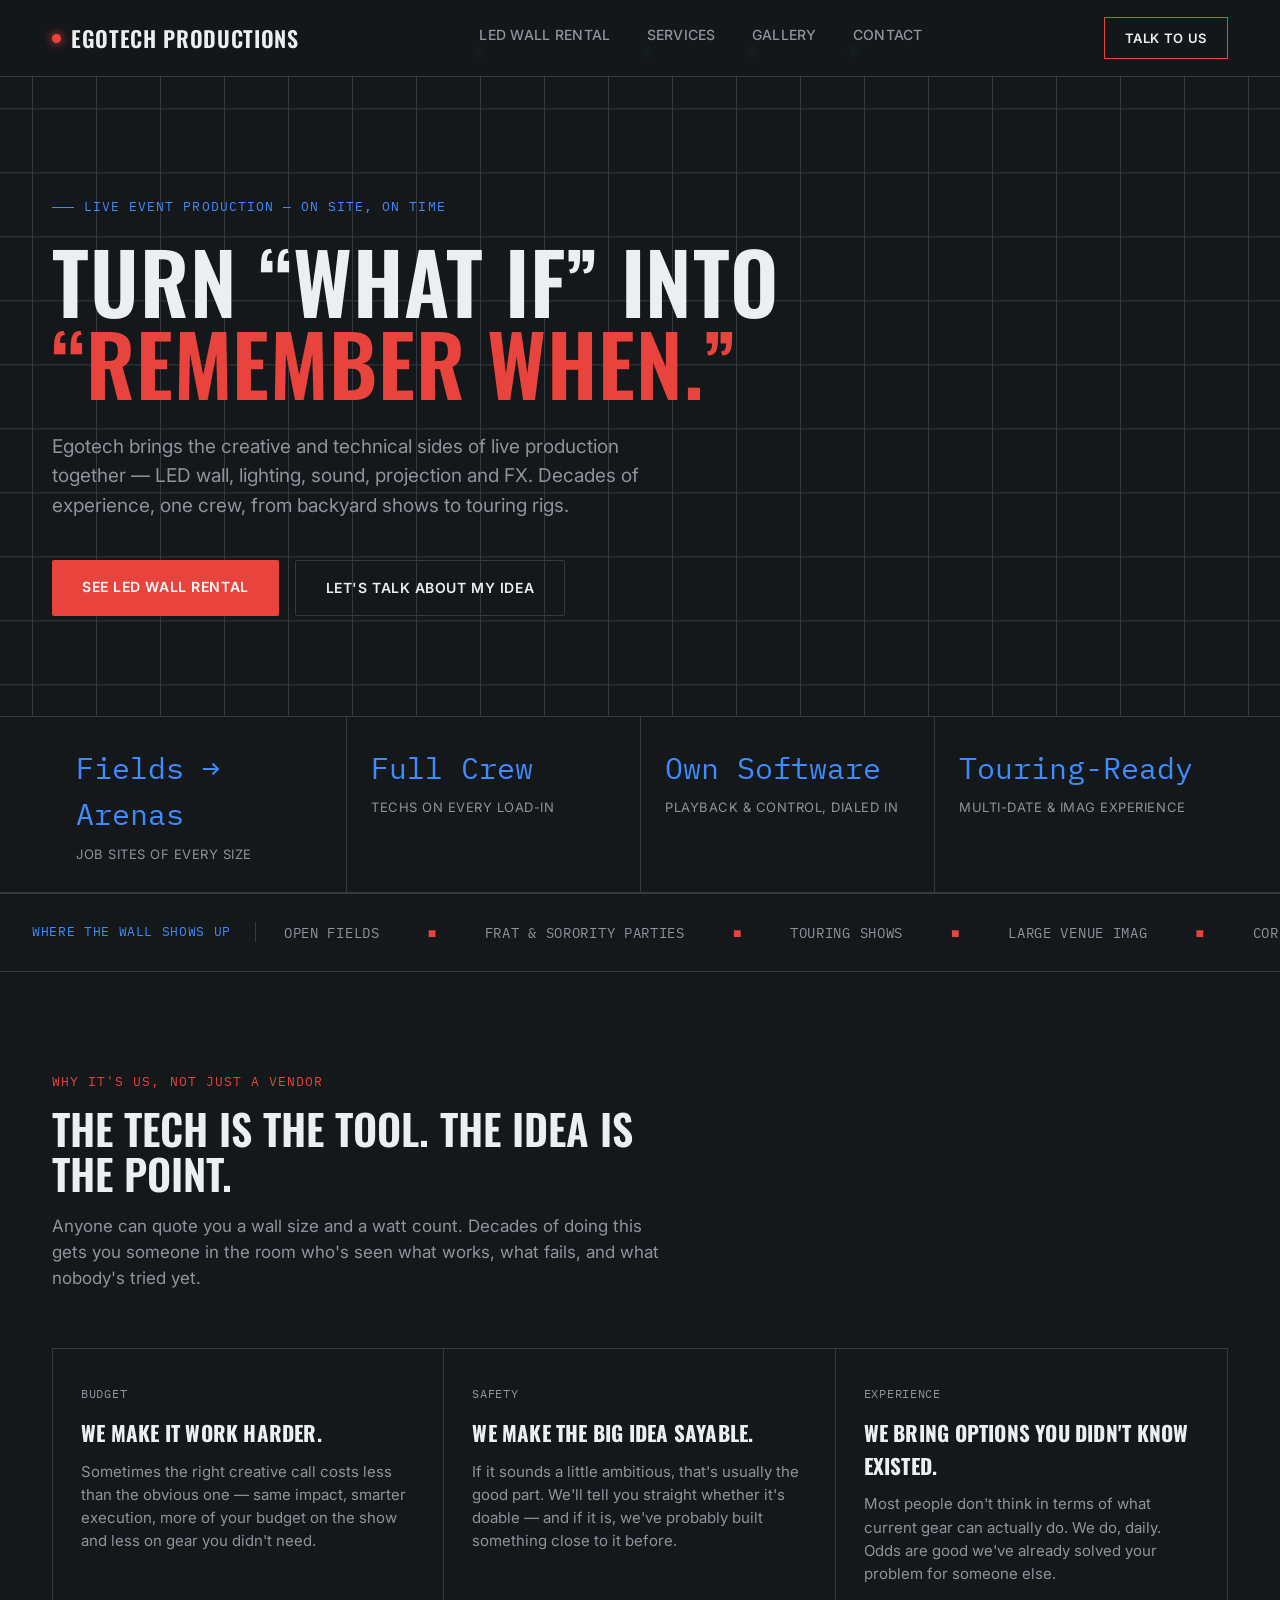
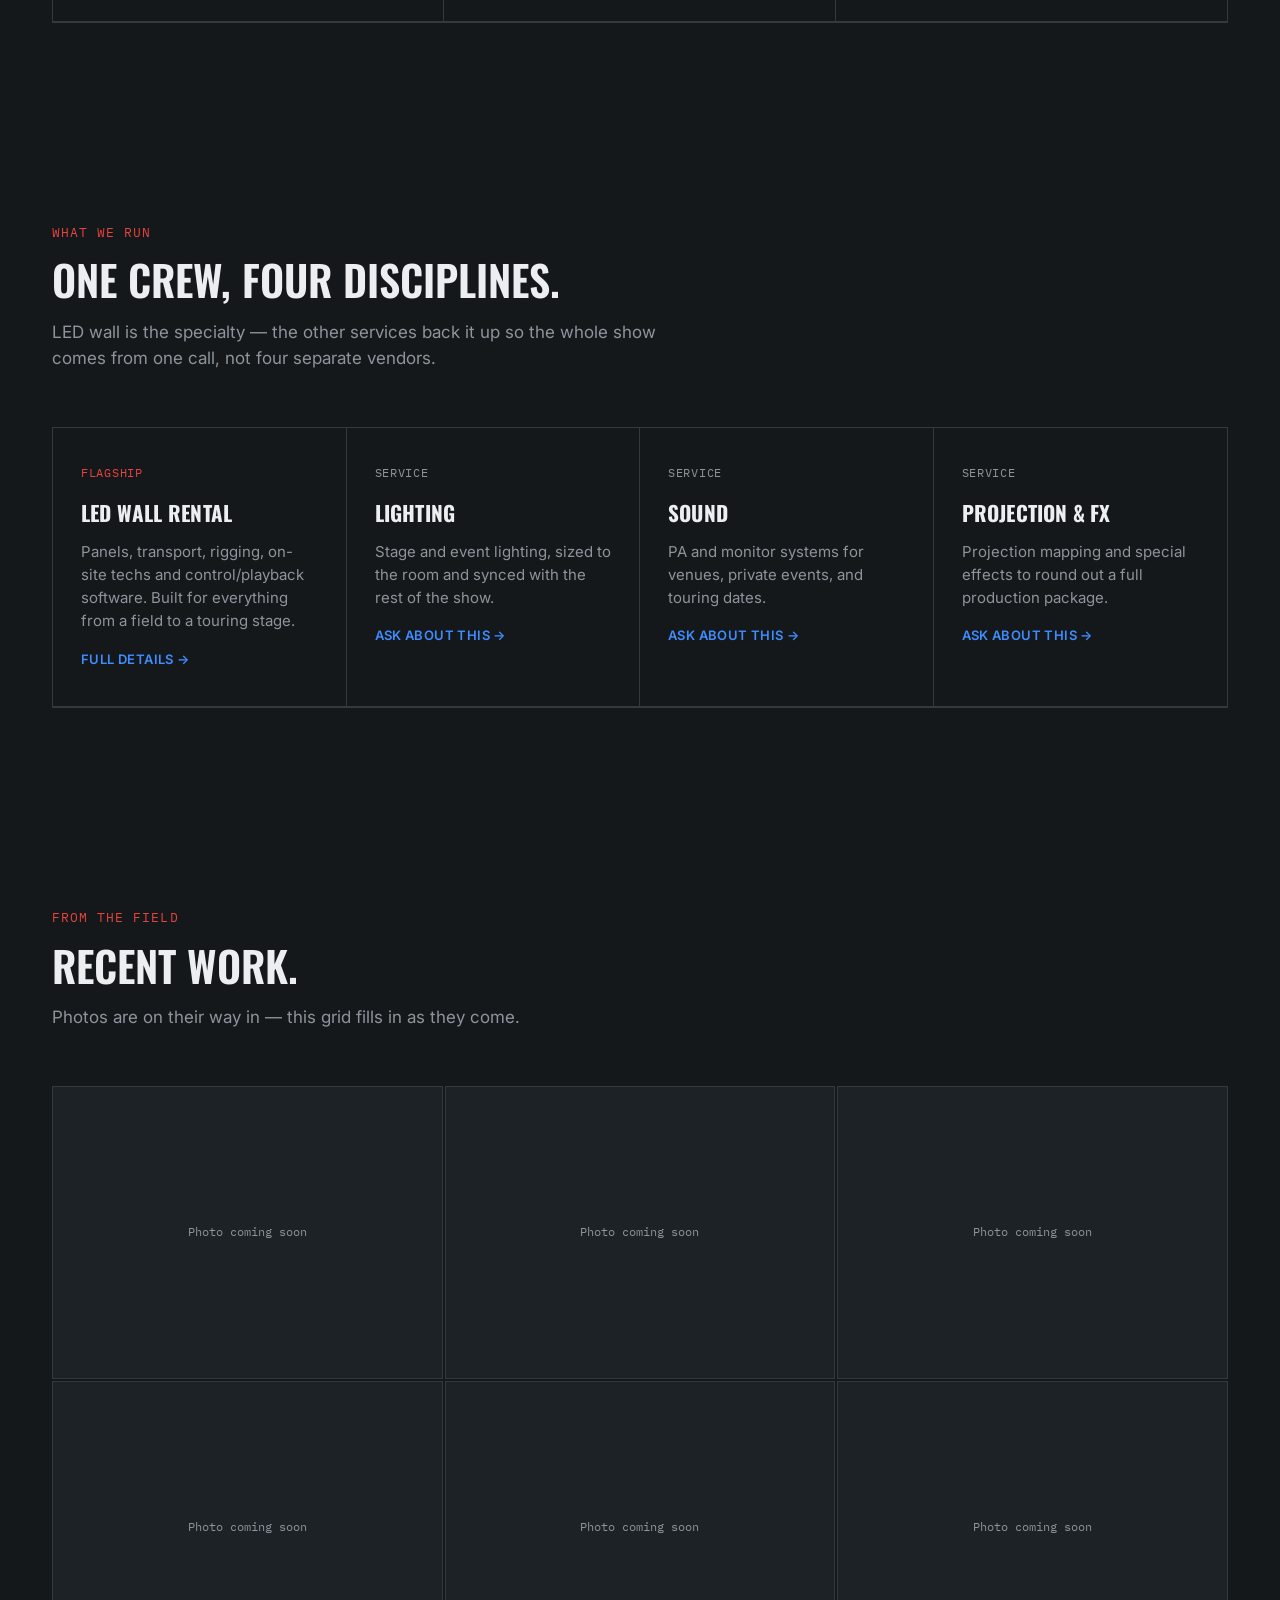
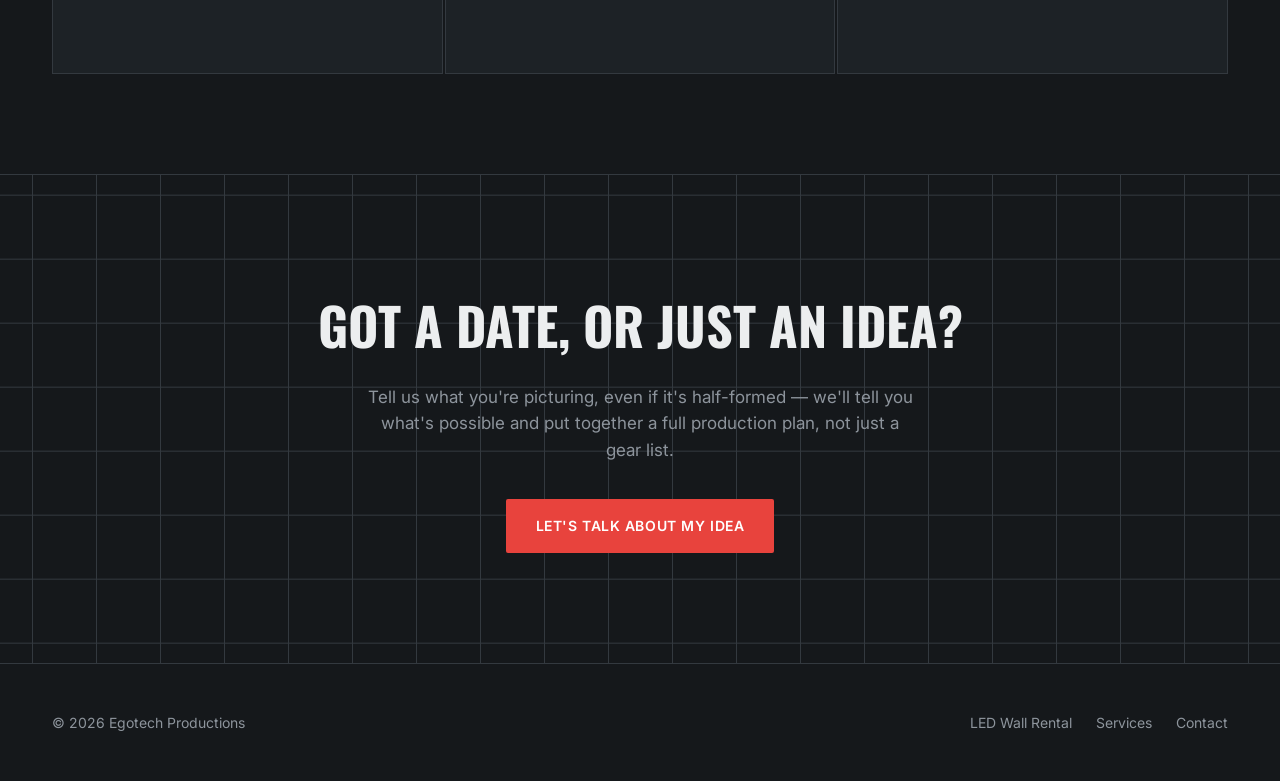
==== commit c3f5c49d: "Rewrite the hero headline around what if and remember when Curly quote entities read better than str" ====
--- a/index.html
+++ b/index.html
@@ -29,8 +29,8 @@
 <section class="hero panel-grid">
   <div class="wrap">
     <div class="hero-eyebrow">Live event production &mdash; on site, on time</div>
-    <h1>We don't just rig it.<br>We figure out what makes it <span class="accent">unforgettable.</span></h1>
-    <p class="lede">Egotech brings the creative and technical side of live production together — LED wall, lighting, sound, projection and FX — so your event isn't just running gear, it's running an idea. Decades of experience, one crew, from backyard shows to touring rigs.</p>
+    <h1>Turn &ldquo;what if&rdquo; into<br><span class="accent">&ldquo;remember when.&rdquo;</span></h1>
+    <p class="lede">Egotech brings the creative and technical sides of live production together — LED wall, lighting, sound, projection and FX. Decades of experience, one crew, from backyard shows to touring rigs.</p>
     <div class="hero-actions">
       <a href="led-wall-rental.html" class="btn btn-primary">See LED Wall Rental</a>
       <a href="#contact" class="btn btn-ghost">Let's Talk About My Idea</a>
@@ -182,7 +182,7 @@
   <div class="wrap">
     <h2>Got a date, or just an idea?</h2>
     <p>Tell us what you're picturing, even if it's half-formed — we'll tell you what's possible and put together a full production plan, not just a gear list.</p>
-    <a href="mailto:info@egotechproductions.com" class="btn btn-primary">Let's Talk About My Idea</a>
+    <a href="mailto:info@egotechproductions.com?subject=Let%27s%20talk%20about%20my%20idea&amp;body=Date%3A%0D%0A%0D%0AVenue%20%2F%20location%3A%0D%0A%0D%0AWhat%20I%27m%20picturing%3A%0D%0A%0D%0AAnything%20else%3A%0D%0A" class="btn btn-primary">Let's Talk About My Idea</a>
   </div>
 </section>
 
--- a/css/style.css
+++ b/css/style.css
@@ -233,7 +233,7 @@
   font-size: clamp(42px, 7vw, 84px);
   line-height: 0.98;
   letter-spacing: 0.01em;
-  max-width: 15ch;
+  max-width: 17ch;   /* fits the accent phrase on one line at full size */
 }
 
 .hero h1 .accent { color: var(--signal); }
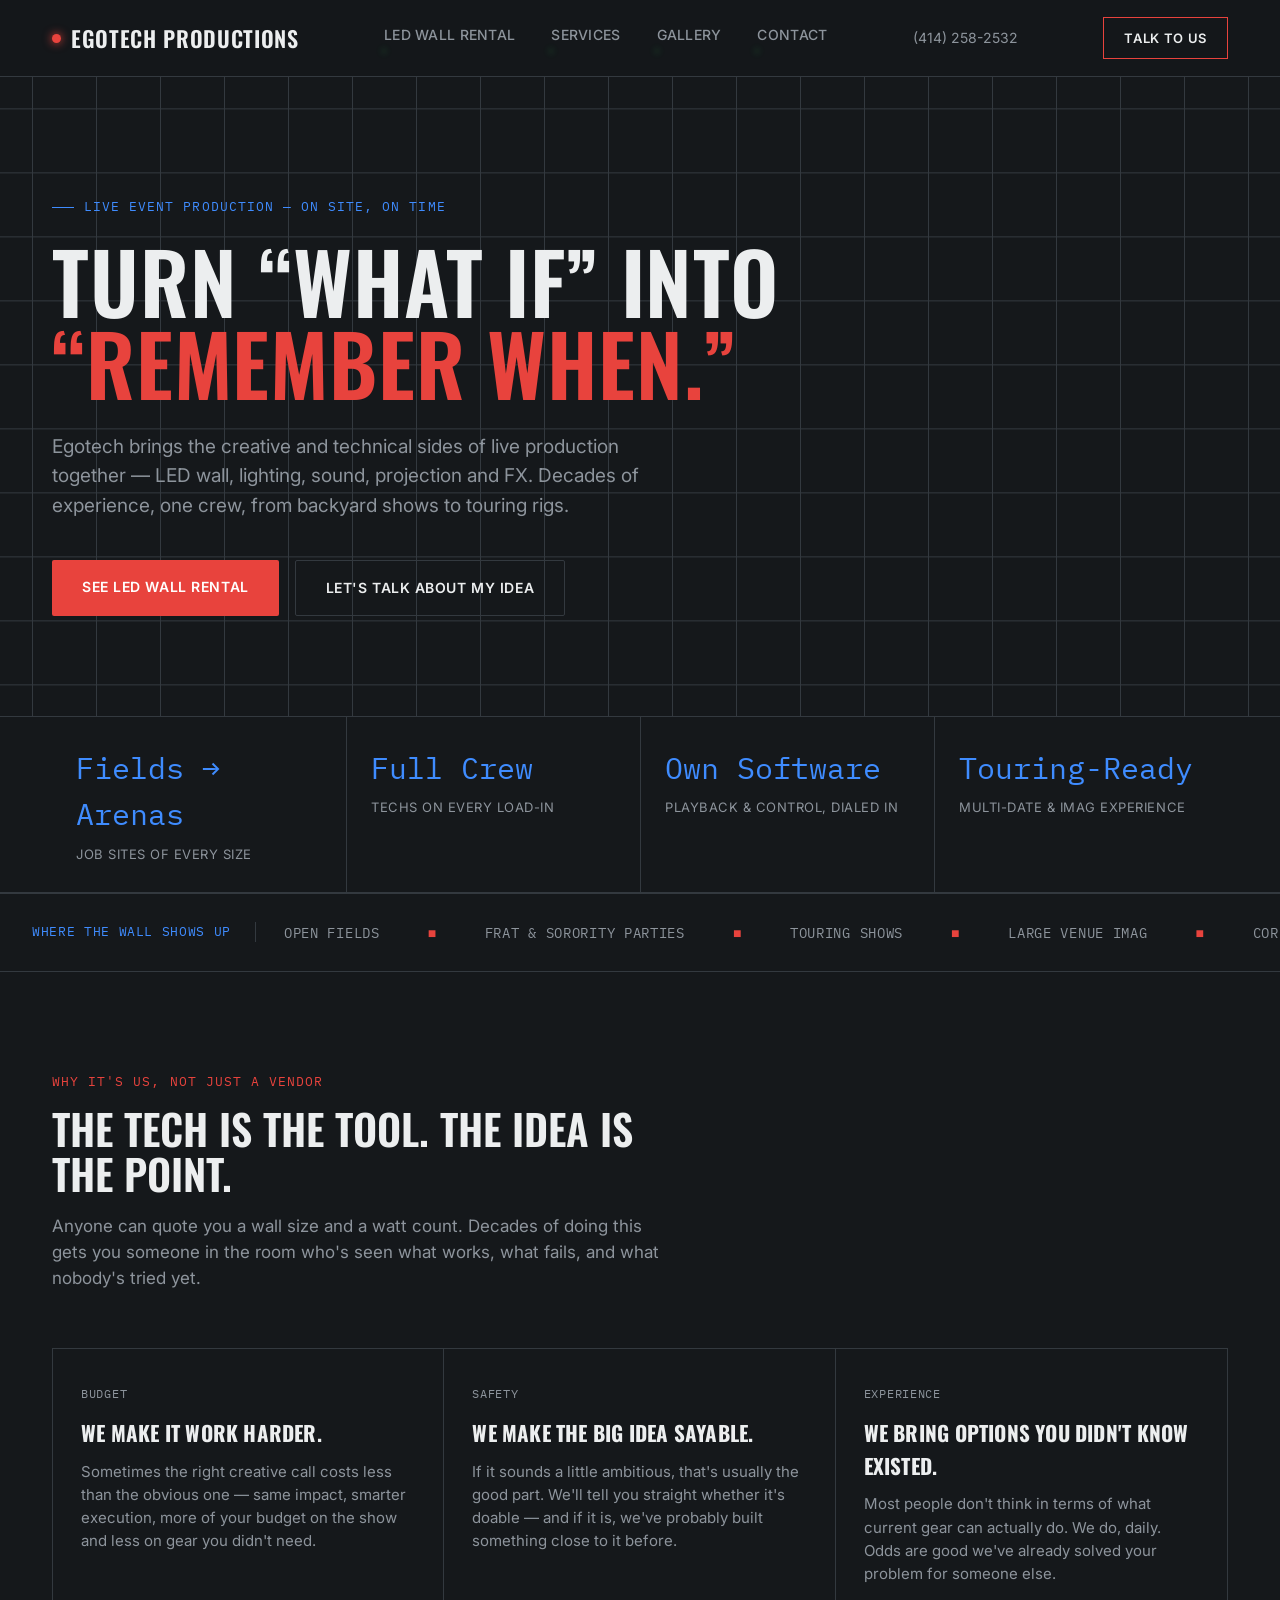
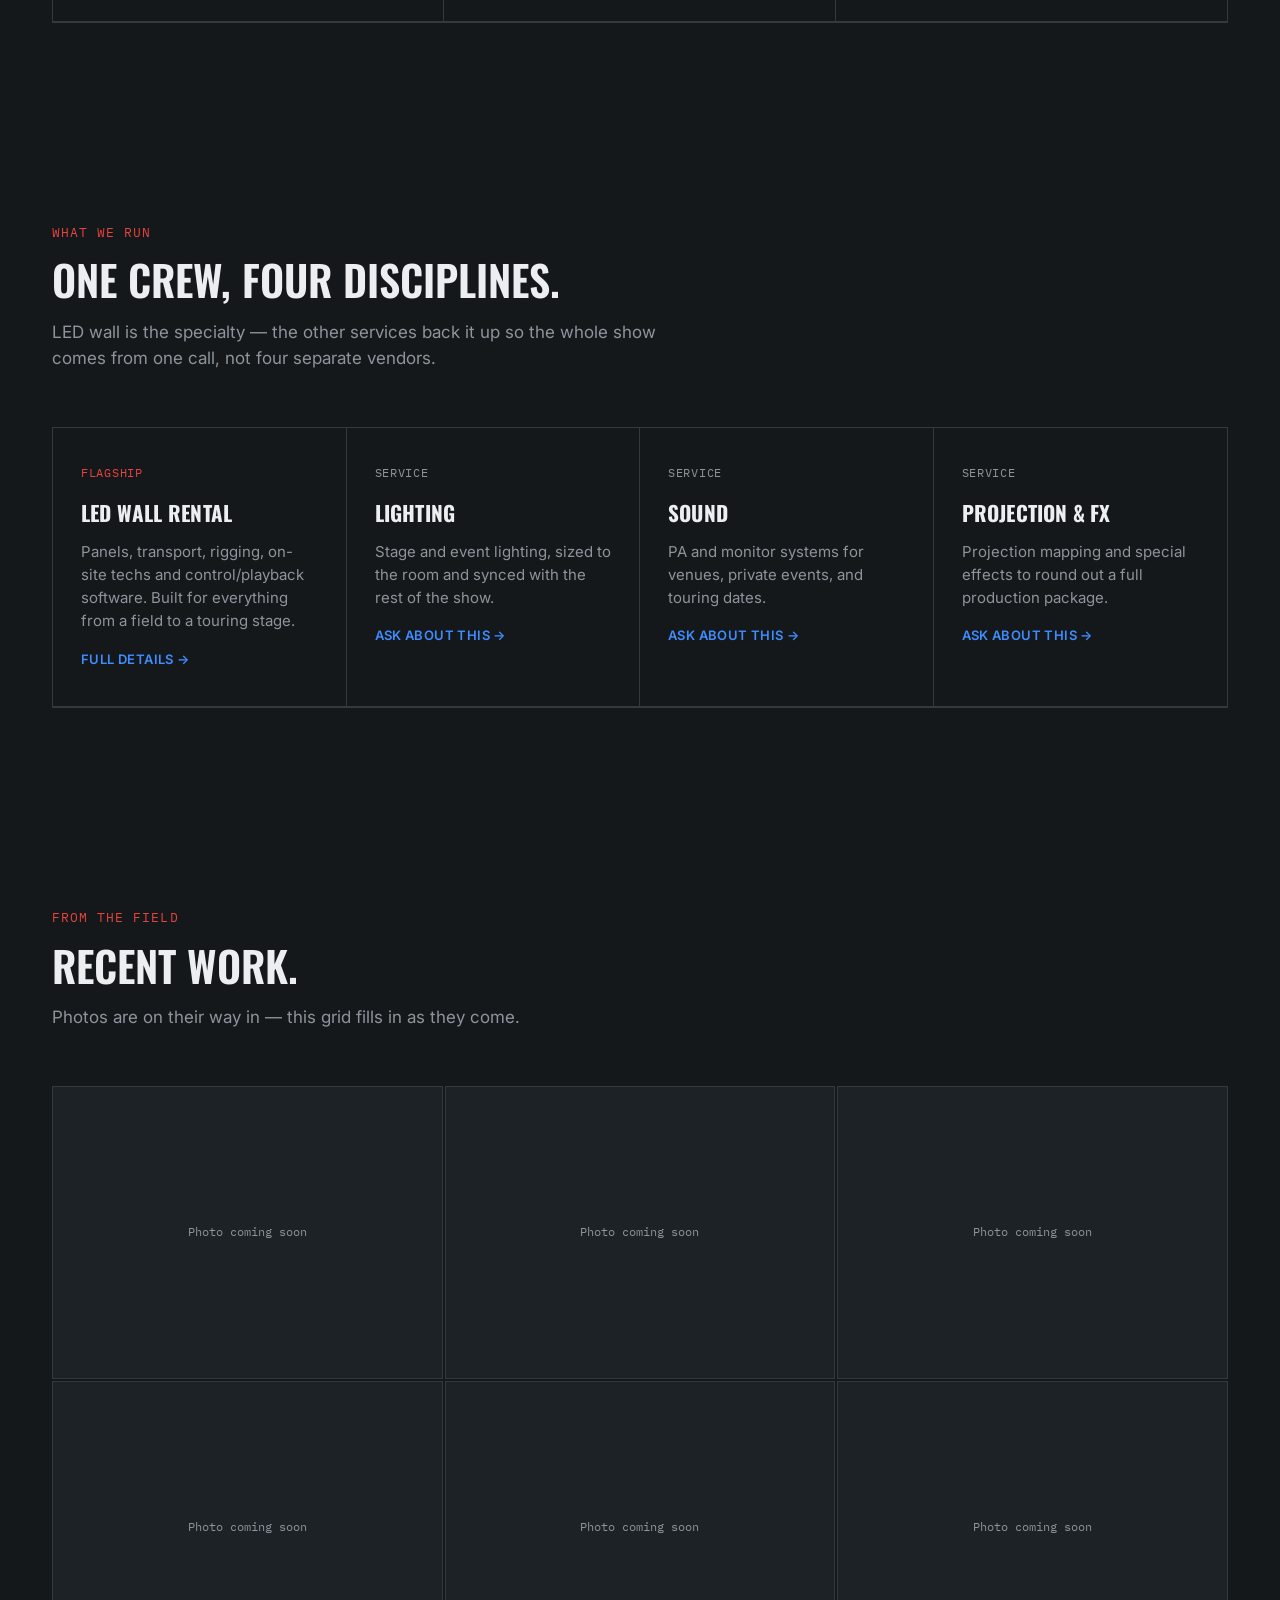
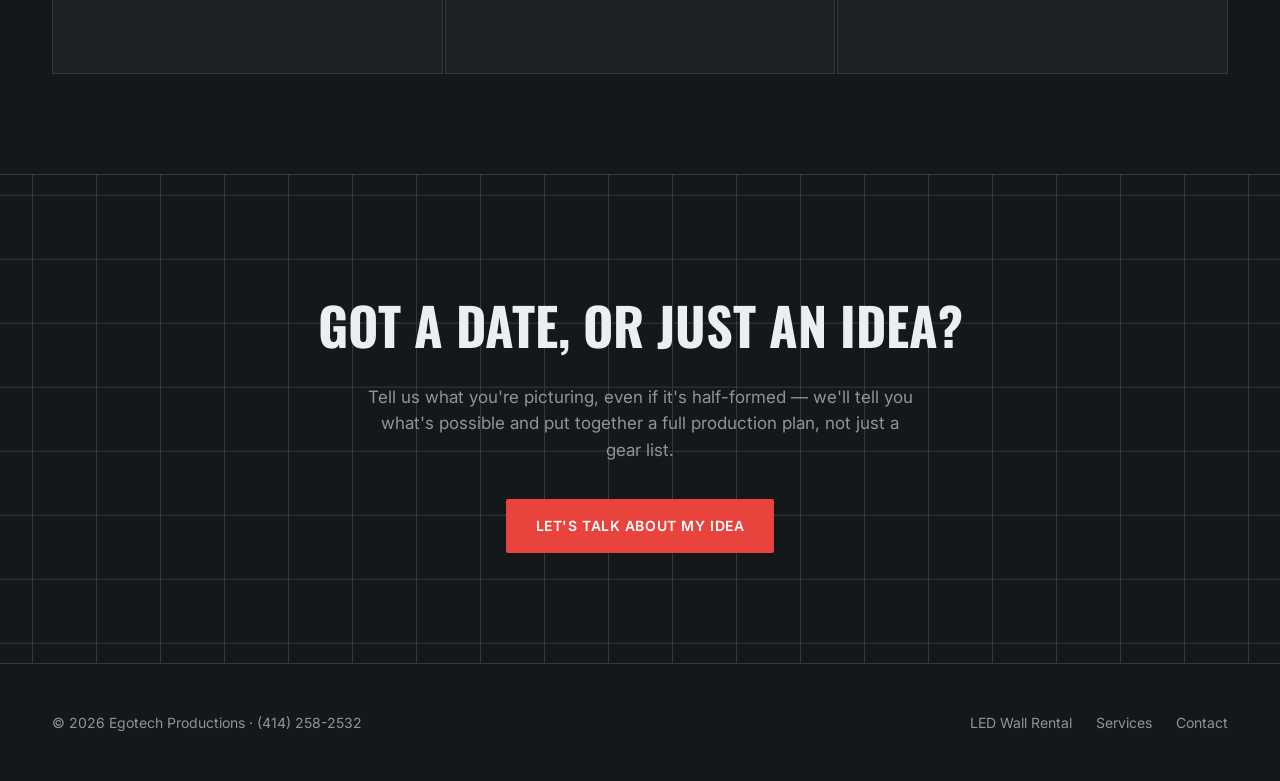
==== commit 78c0a08f: "Add the phone number to the nav and footer Tap-to-call links in both places. Unstyled the nav number" ====
--- a/index.html
+++ b/index.html
@@ -22,6 +22,7 @@
       <a href="index.html#gallery">Gallery</a>
       <a href="index.html#contact">Contact</a>
     </div>
+    <a href="tel:+14142582532" class="nav-phone">(414) 258-2532</a>
     <a href="index.html#contact" class="nav-cta">Talk to Us</a>
   </nav>
 </header>
@@ -188,7 +189,7 @@
 
 <footer>
   <div class="wrap footer-row">
-    <div>&copy; 2026 Egotech Productions</div>
+    <div>&copy; 2026 Egotech Productions &middot; <a href="tel:+14142582532">(414) 258-2532</a></div>
     <div class="footer-links">
       <a href="led-wall-rental.html">LED Wall Rental</a>
       <a href="#services">Services</a>
--- a/css/style.css
+++ b/css/style.css
@@ -173,6 +173,14 @@
 /* Second pass along the venue tape's top edge, trailing the header sweep. */
 .laser-sweep-tape { animation-delay: 0.8s; }
 
+/* Plain text, pitched to match the nav links rather than the CTA button. */
+.nav-phone {
+  font-size: 14px;
+  color: var(--text-mute);
+  transition: color 0.15s ease;
+}
+.nav-phone:hover, .nav-phone:focus-visible { color: var(--text); }
+
 .nav-cta {
   border: 1px solid var(--signal);
   color: var(--text);
